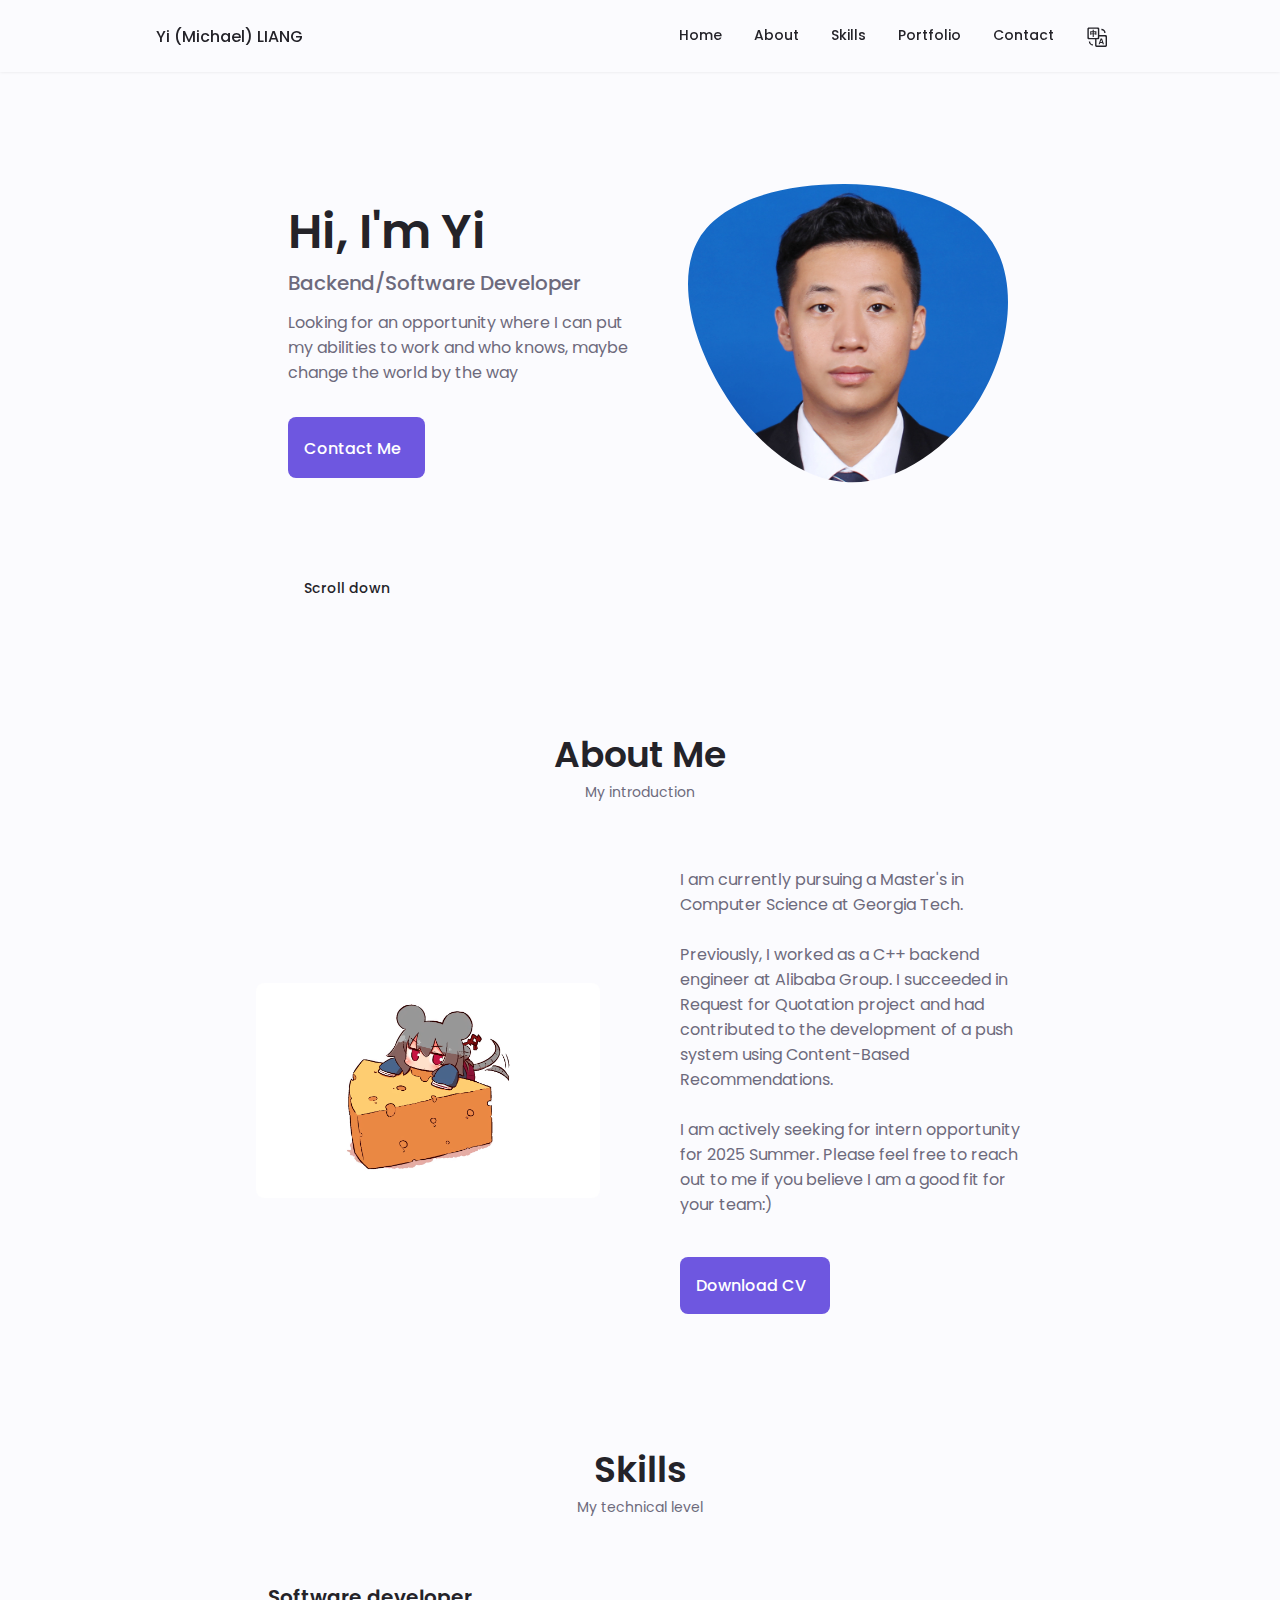
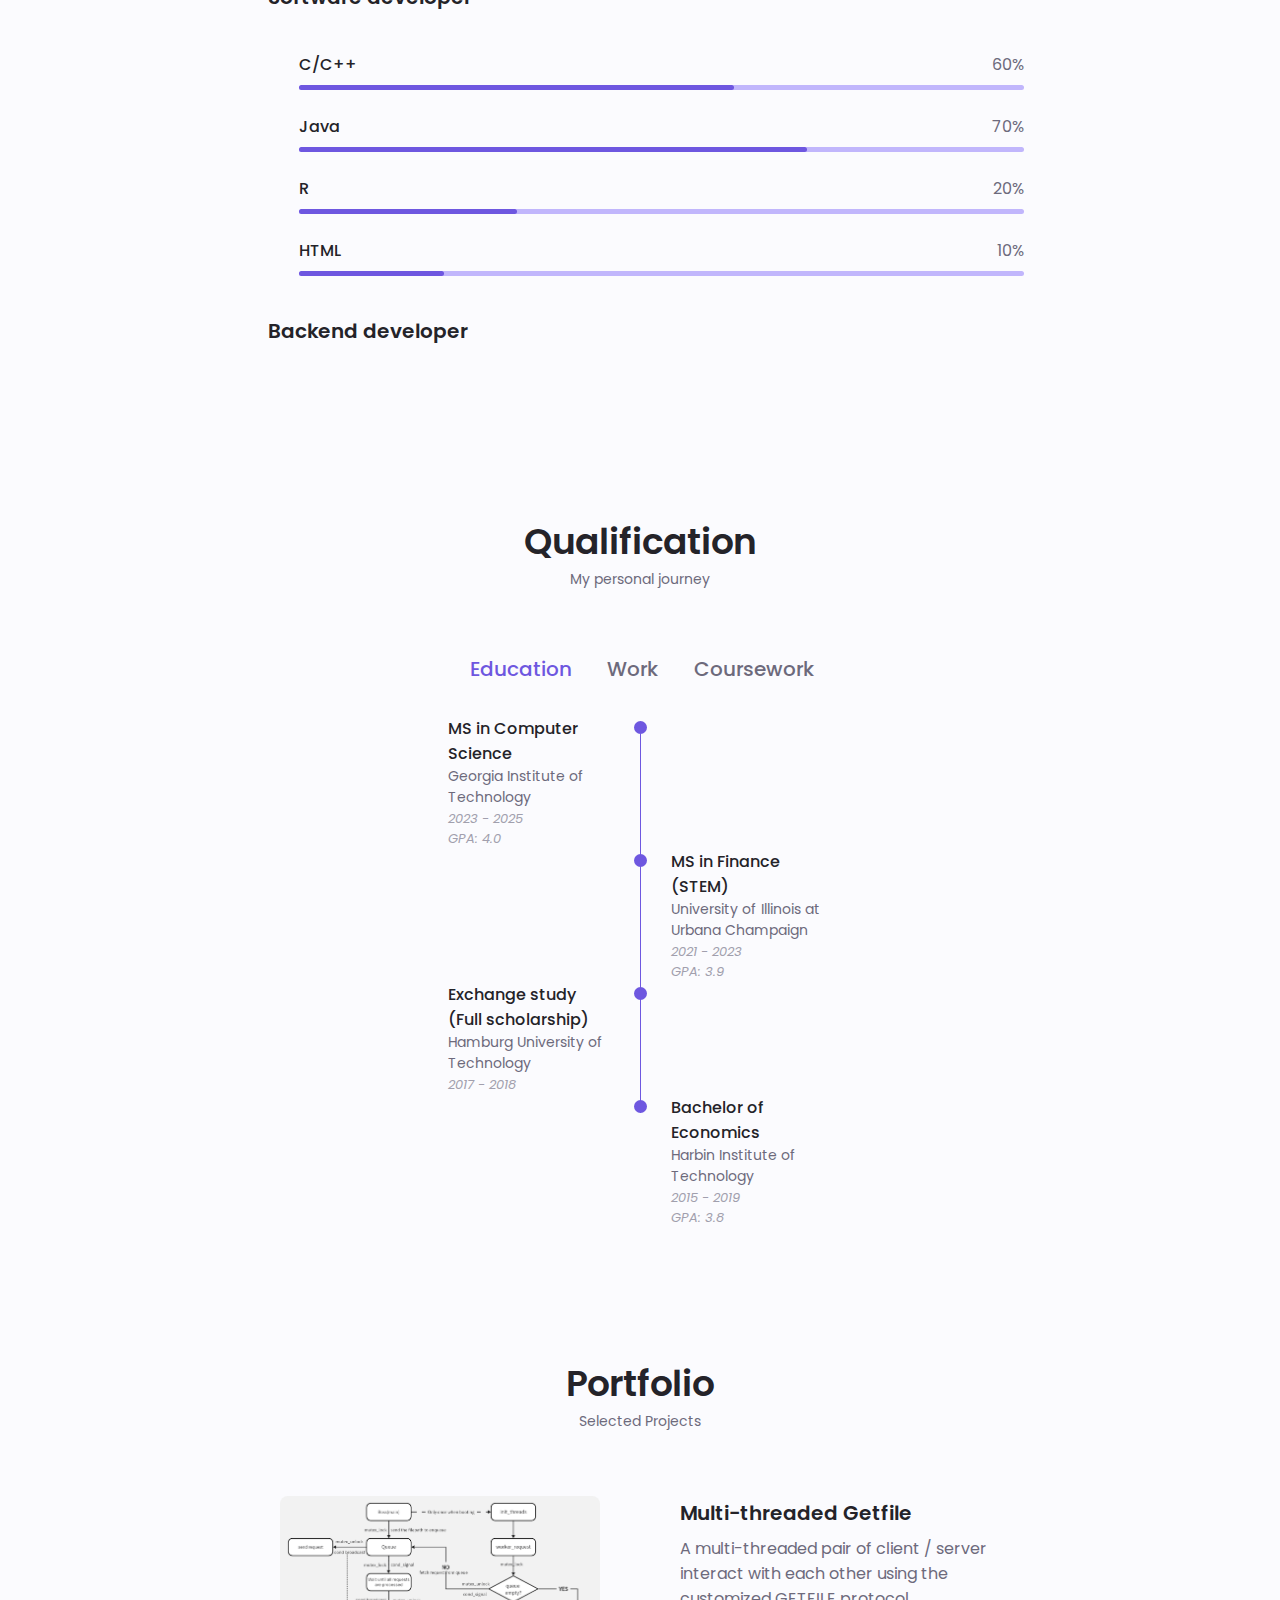
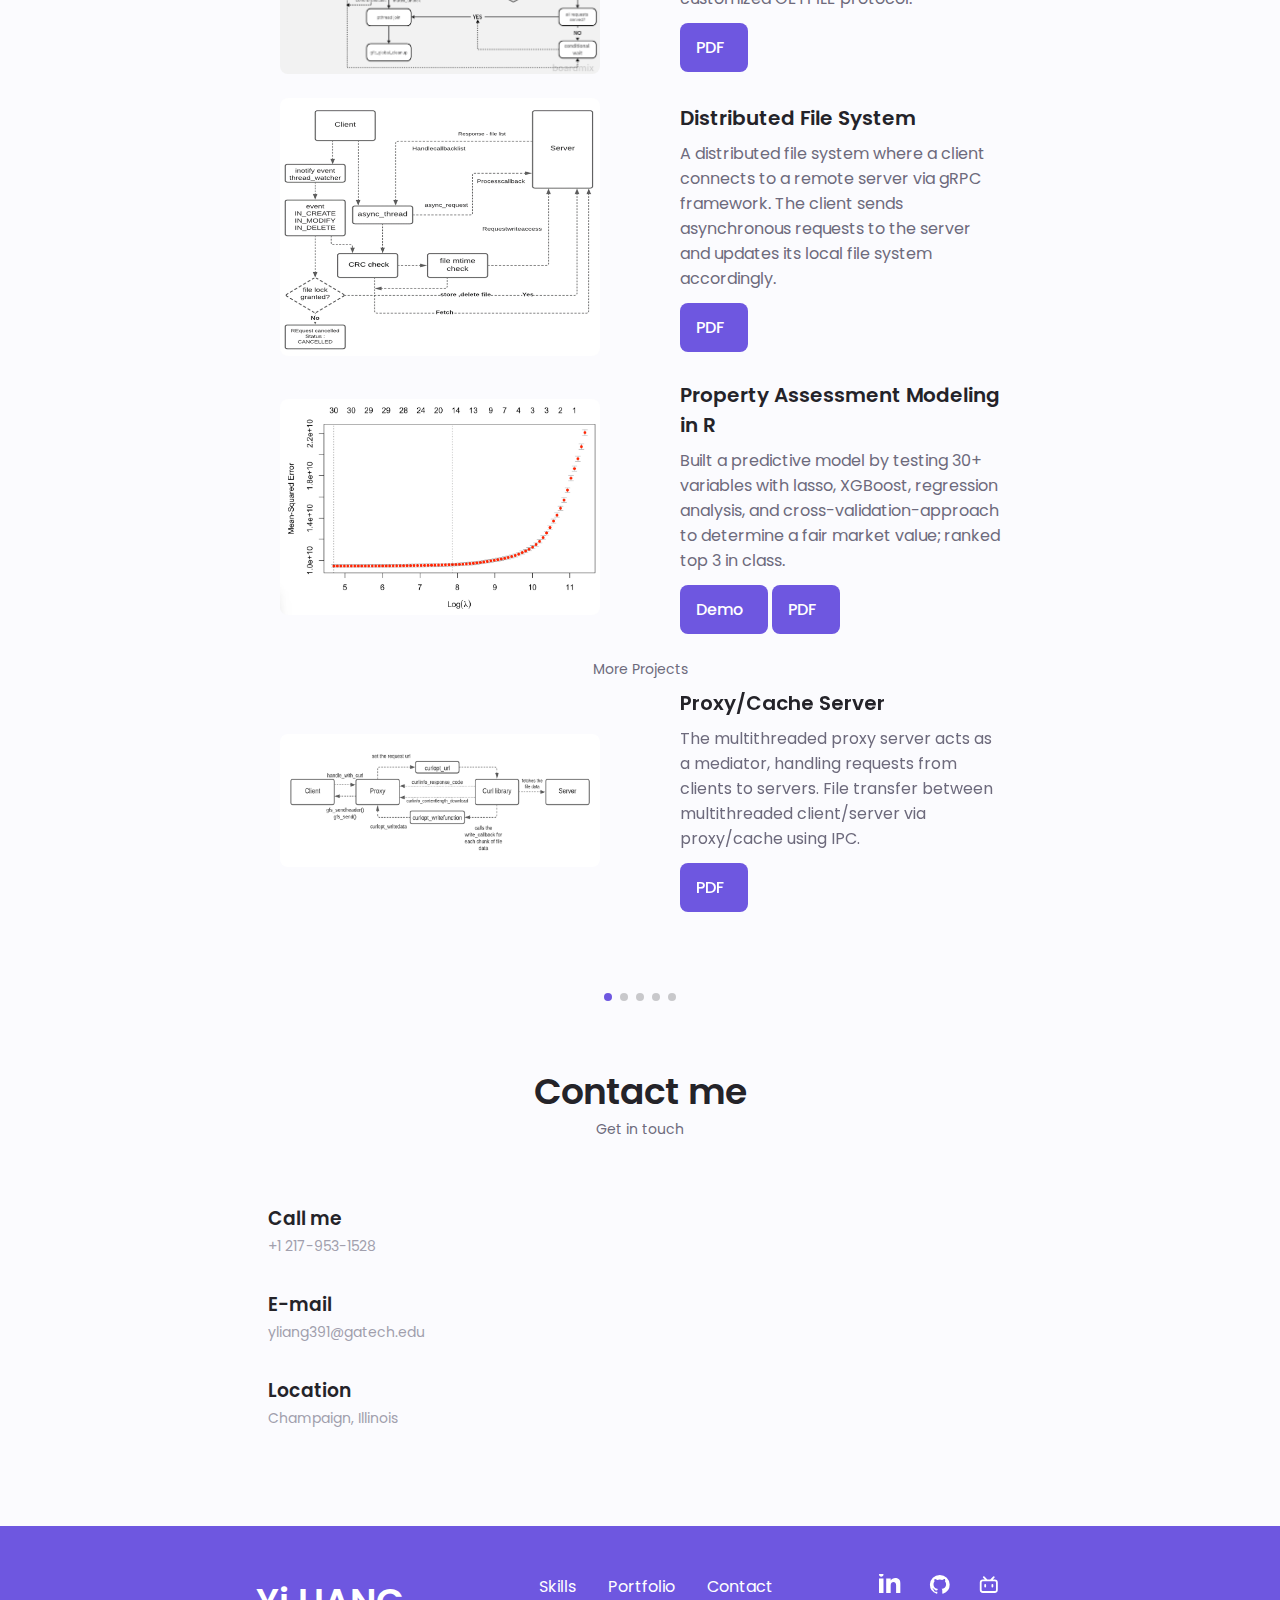
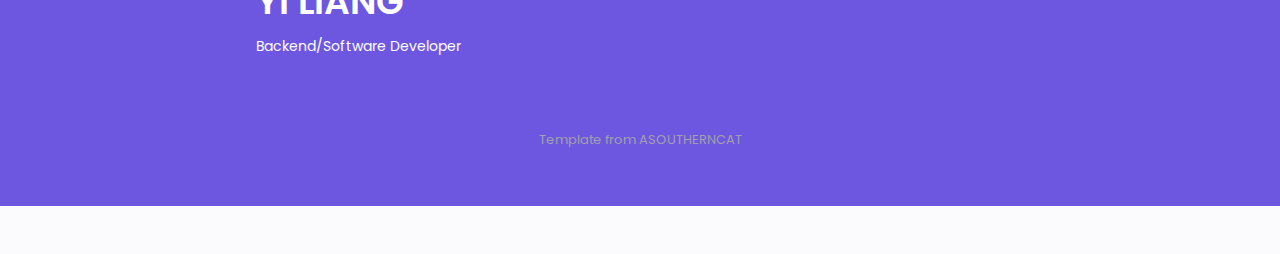
==== index.html @ 4f9893b4 "Initial commit" ====
<!DOCTYPE html>
<html lang="en">

  <head>
    <meta charset="UTF-8" />
    <meta name="viewport" content="width=device-width, initial-scale=1.0" />
    <link rel="shortcut icon" type="image/x-icon" href="favicon.ico" />
    <!--==================== UNICONS 图标====================-->
    <link rel="stylesheet"
      href="https://unicons.iconscout.com/release/v3.0.6/css/line.css" />
    <!--==================== SWIPER CSS ====================-->
    <link rel="stylesheet" href="assets/css/swiper-bundle.min.css" />

    <!--==================== CSS ====================-->
    <link rel="stylesheet" href="assets/css/styles.css" />
    <!-- iconfont font class 方式引用图标 -->
    <!-- <link
      rel="stylesheet"
      href="https://at.alicdn.com/t/c/font_3900458_82z46p85im.css"
    /> -->

    <title>Yi (Michael) LIANG</title>
  </head>

  <body>
    <!--==================== HEADER ====================-->
    <header class="header scroll-header" id="header">
      <nav class="nav container">
        <a href="#" class="nav__logo">Yi (Michael) LIANG</a>

        <div class="nav__menu" id="nav-menu">
          <ul class="nav__list grid">
            <li class="nav__item">
              <a href="#home" class="nav__link">
                <i class="uil uil-estate nav__icon"></i>
                <p i18n="home">Home</p>
              </a>
            </li>
            <li class="nav__item">
              <a href="#about" class="nav__link">
                <i class="uil uil-user nav__icon"></i>
                <p i18n="about">About</p>
              </a>
            </li>
            <li class="nav__item">
              <a href="#skills" class="nav__link">
                <i class="uil uil-file-alt nav__icon"></i>
                <p i18n="skills">Skills</p>
              </a>
            </li>
            <li class="nav__item">
              <a href="#portfolio" class="nav__link">
                <i class="uil uil-scenery nav__icon"></i>
                <p i18n="portfolio">Portfolio</p>
              </a>
            </li>
            <li class="nav__item">
              <a href="#contact" class="nav__link">
                <i class="uil uil-message nav__icon"></i>
                <p i18n="contact">Contact me</p>
              </a>
            </li>
            <li class="nav__item">
              <div class="nav__link" id="translate" value="en">
                <svg class="icon nav__icon-svg" aria-hidden="true">
                  <use xlink:href="#icon-fanyi"></use>
                </svg>
                <a class="=nav__link" id="nav__translate">Translate</a>
              </div>
            </li>
          </ul>
          <i class="uil uil-times nav__close" id="nav-close"></i>
        </div>

        <div class="nav__btns">
          <i class="uil uil-moon change-theme" id="theme-button"></i>
          <div class="nav__toggle" id="nav-toggle">
            <i class="uil uil-apps"></i>
          </div>
        </div>
      </nav>
    </header>

    <!--==================== MAIN ====================-->
    <main class="main">
      <!--==================== HOME ====================-->
      <section class="home section" id="home">
        <div class="home__container container grid">
          <div class="home__content grid">
            <div class="home__social">
              <a href="https://www.linkedin.com/in/yi-liang-9675ba144"
                target="_blank" class="home__social-icon">
                <i class="uil uil-linkedin-alt"></i>
              </a>
              <a href="https://github.com/mikephemera" target="_blank"
                class="home__social-icon">
                <i class="uil uil-github-alt"></i>
              </a>
              <a href="https://space.bilibili.com/11069598" target="_blank"
                class="home__social-icon">
                <!-- <i class="uil uil-dribbble"></i> -->
                <svg t="1674801734735" viewBox="0 0 1024 1024" version="1.1"
                  xmlns="http://www.w3.org/2000/svg"
                  p-id="4124">
                  <path
                    d="M777.514667 131.669333a53.333333 53.333333 0 0 1 0 75.434667L728.746667 255.829333h49.92A160 160 0 0 1 938.666667 415.872v320a160 160 0 0 1-160 160H245.333333A160 160 0 0 1 85.333333 735.872v-320a160 160 0 0 1 160-160h49.749334L246.4 207.146667a53.333333 53.333333 0 1 1 75.392-75.434667l113.152 113.152c3.370667 3.370667 6.186667 7.04 8.448 10.965333h137.088c2.261333-3.925333 5.12-7.68 8.490667-11.008l113.109333-113.152a53.333333 53.333333 0 0 1 75.434667 0z m1.152 231.253334H245.333333a53.333333 53.333333 0 0 0-53.205333 49.365333l-0.128 4.010667v320c0 28.117333 21.76 51.157333 49.365333 53.162666l3.968 0.170667h533.333334a53.333333 53.333333 0 0 0 53.205333-49.365333l0.128-3.968v-320c0-29.44-23.893333-53.333333-53.333333-53.333334z m-426.666667 106.666666c29.44 0 53.333333 23.893333 53.333333 53.333334v53.333333a53.333333 53.333333 0 1 1-106.666666 0v-53.333333c0-29.44 23.893333-53.333333 53.333333-53.333334z m320 0c29.44 0 53.333333 23.893333 53.333333 53.333334v53.333333a53.333333 53.333333 0 1 1-106.666666 0v-53.333333c0-29.44 23.893333-53.333333 53.333333-53.333334z"
                    fill="hsl(250deg 69% 61%)" p-id="4125"></path>
                </svg>
              </a>
            </div>

            <div class="home__img">
              <svg class="home__blob" viewBox="0 0 200 187"
                xmlns="http://www.w3.org/2000/svg"
                xmlns:xlink="http://www.w3.org/1999/xlink">
                <mask id="mask0" mask-type="alpha">
                  <path
                    d="M190.312 36.4879C206.582 62.1187 201.309 102.826 182.328 134.186C163.346 165.547 
                                130.807 187.559 100.226 186.353C69.6454 185.297 41.0228 161.023 21.7403 129.362C2.45775 
                                97.8511 -7.48481 59.1033 6.67581 34.5279C20.9871 10.1032 59.7028 -0.149132 97.9666 
                                0.00163737C136.23 0.303176 174.193 10.857 190.312 36.4879Z" />
                </mask>
                <g mask="url(#mask0)">
                  <path
                    d="M190.312 36.4879C206.582 62.1187 201.309 102.826 182.328 134.186C163.346 
                                165.547 130.807 187.559 100.226 186.353C69.6454 185.297 41.0228 161.023 21.7403 
                                129.362C2.45775 97.8511 -7.48481 59.1033 6.67581 34.5279C20.9871 10.1032 59.7028 
                                -0.149132 97.9666 0.00163737C136.23 0.303176 174.193 10.857 190.312 36.4879Z" />
                  <image class="home__blob-img" x="-10" y="-30"
                    xlink:href="assets/img/YI.jpg" />
                </g>
              </svg>
            </div>

            <div class="home__data">
              <h1 class="home__title" i18n="home__title">Hi, I'm Yi
              </h1>
              <h3 class="home__subtitle" i18n="home__subtitle">Backend/Software
                Developer
              </h3>
              <p class="home__description" i18n="home__description">Looking for
                an opportunity where I can put my abilities to work and who
                knows, maybe change the world by the way
              </p>
              <a href="#contact" class="button button-flex">
                <span i18n="home__contact">Contact Me</span>
                <i class="uil uil-message button__icon"></i>
              </a>
            </div>
          </div>
          <div class="home__scroll">
            <a href="#about" class="home__scroll-button button--flex">
              <i class="uil uil-mouse-alt-2 home__scroll-mouse"></i>
              <span class="home__scroll-name" i18n="home__scroll-name">Scroll
                down</span>
              <i class="uil uil-arrow-down home__scroll-arrow"></i>
            </a>
          </div>
        </div>
      </section>

      <!--==================== ABOUT ====================-->
      <section class="about section" id="about">
        <h2 class="section__title" i18n="about__title">About Me</h2>
        <span class="section__subtitle" i18n="about__subtitle">My
          introduction</span>
        <div class="about__container container grid">
          <img src="assets/img/about.png" alt class="about__img" />

          <div class="about__data">
            <p class="about__description" i18n="about__description">
            </p>

            <div class="about__buttons">
              <a download href="assets/pdf/Yi_Liang_CV.pdf"
                class="button button--flex">
                <span i18n="download">Download CV</span><i
                  class="uil uil-download-alt button__icon"></i>
              </a>
            </div>
          </div>
        </div>
      </section>

      <!--==================== SKILLS ====================-->
      <section class="skills section" id="skills">
        <h2 class="section__title" i18n="skills__title">Skills</h2>
        <span class="section__subtitle" i18n="skills__subtitle">My technical
          level</span>

        <div class="skills__container container grid">
          <div>
            <!--==================== SKILLS 1 ====================-->
            <div class="skills__content skills__open">
              <div class="skills__header">
                <i class="uil uil-processor skills__icon"></i>

                <div>
                  <h1 class="skills__title" i18n="skills__job_title">Software
                    developer
                  </h1>
                  <!-- <span class="skills__subtitle" i18n="skills__years"
                    >More than * years</span
                  > -->
                </div>

                <i class="uil uil-angle-down skills__arrow"></i>
              </div>

              <div class="skills__list grid">
                <div class="skills__data">
                  <div class="skills__titles">
                    <h3 class="skills__name"> C/C++</h3>
                    <span class="skills__number">60%</span>
                  </div>
                  <div class="skills__bar">
                    <div class="skills__percentage skills__cpp"></div>
                  </div>
                </div>

                <div class="skills__data">
                  <div class="skills__titles">
                    <h3 class="skills__name">Java</h3>
                    <span class="skills__number"> 70%</span>
                  </div>
                  <div class="skills__bar">
                    <div class="skills__percentage skills__java"></div>
                  </div>
                </div>

                <div class="skills__data">
                  <div class="skills__titles">
                    <h3 class="skills__name">R</h3>
                    <span class="skills__number">20%</span>
                  </div>
                  <div class="skills__bar">
                    <div class="skills__percentage skills__r"></div>
                  </div>
                </div>

                <div class="skills__data">
                  <div class="skills__titles">
                    <h3 class="skills__name">HTML</h3>
                    <span class="skills__number">10%</span>
                  </div>
                  <div class="skills__bar">
                    <div class="skills__percentage skills__html"></div>
                  </div>
                </div>
              </div>
            </div>
            <!--==================== SKILLS 2 ====================-->
            <div class="skills__content skills__close">
              <div class="skills__header">
                <i class="uil uil-server-network skills__icon"></i>

                <div>
                  <h1 class="skills__title" i18n="skills__job_title2">Backend
                    developer
                  </h1>
                </div>

                <i class="uil uil-angle-down skills__arrow"></i>
              </div>

              <div class="skills__list grid">
                <div class="skills__data">
                  <div class="skills__titles">
                    <h3 class="skills__name"> C/C++</h3>
                    <span class="skills__number">60%</span>
                  </div>
                  <div class="skills__bar">
                    <div class="skills__percentage skills__cpp"></div>
                  </div>
                </div>

                <div class="skills__data">
                  <div class="skills__titles">
                    <h3 class="skills__name">Python</h3>
                    <span class="skills__number">30%</span>
                  </div>
                  <div class="skills__bar">
                    <div class="skills__percentage skills__python"></div>
                  </div>
                </div>

                <div class="skills__data">
                  <div class="skills__titles">
                    <h3 class="skills__name">SQL</h3>
                    <span class="skills__number">20%</span>
                  </div>
                  <div class="skills__bar">
                    <div class="skills__percentage skills__sql"></div>
                  </div>
                </div>

                <div class="skills__data">
                  <div class="skills__titles">
                    <h3 class="skills__name">Javascript</h3>
                    <span class="skills__number">15%</span>
                  </div>
                  <div class="skills__bar">
                    <div class="skills__percentage skills__js"></div>
                  </div>
                </div>

                <div class="skills__data">
                  <div class="skills__titles">
                    <h3 class="skills__name">AWS</h3>
                    <span class="skills__number"> 10%</span>
                  </div>
                  <div class="skills__bar">
                    <div class="skills__percentage skills__aws"></div>
                  </div>
                </div>
              </div>
            </div>
          </div>
        </div>
      </section>

      <!--==================== QUALIFICATION ====================-->
      <section class="qualification section">
        <h2 class="section__title" i18n="qualification__title">
          Qualification
        </h2>
        <span class="section__subtitle" i18n="qualification__subtitle">My
          personal journey</span>
        <div class="qualification__container container">
          <div class="qualification__tabs">
            <div
              class="qualification__button button--flex qualification__active"
              data-target="#education">
              <i class="uil uil-graduation-cap qualification__icon"></i>
              <span i18n="education">Education</span>
            </div>

            <div class="qualification__button button--flex" data-target="#work">
              <i class="uil uil-briefcase-alt qualification__icon"></i>
              <span i18n="work">Work</span>
            </div>

            <div class="qualification__button button--flex"
              data-target="#coursework">
              <i class="uil uil-book-open qualification__icon"></i>
              <span i18n="coursework">Coursework</span>
            </div>

          </div>
          <div class="qualification__sections">
            <!--==================== QUALIFICATION ====================-->
            <div class="qualification__content qualification__active"
              data-content id="education">
              <!--==================== education 1 ====================-->
              <div class="qualification__data">
                <div>
                  <h3 class="qualification__title"
                    i18n="qualification1__title">MS in Computer Science
                  </h3>
                  <span class="qualification__subtitle"
                    i18n="qualification1__subtitle">Georgia Institute of
                    Technology</span>
                  <div class="qualification__calendar">
                    <i class="uil uil-calendar-alt">2023 - 2025<br>GPA: 4.0
                    </i>
                  </div>
                </div>
                <div>
                  <span class="qualification__rounder"></span>
                  <span class="qualification__line"></span>
                </div>
              </div>
              <!--==================== education 2 ====================-->
              <div class="qualification__data">
                <div></div>
                <div>
                  <span class="qualification__rounder"></span>
                  <span class="qualification__line"></span>
                </div>
                <div>
                  <h3 class="qualification__title"
                    i18n="qualification2__title">MS in Finance
                  </h3>
                  <span class="qualification__subtitle"
                    i18n="qualification2__subtitle">University of Illinois at
                    Urbana Champaign</span>
                  <div class="qualification__calendar">
                    <i class="uil uil-calendar-alt">2021 - 2023<br>GPA: 3.9</i>
                  </div>
                </div>
              </div>
              <!--==================== education 3 ====================-->
              <div class="qualification__data">
                <div>
                  <h3 class="qualification__title"
                    i18n="qualification3__title">Exchange study
                  </h3>
                  <span class="qualification__subtitle"
                    i18n="qualification3__subtitle">Hamburg University of
                    Technology</span>
                  <div class="qualification__calendar">
                    <i class="uil uil-calendar-alt">2017 - 2018</i>
                  </div>
                </div>
                <div>
                  <span class="qualification__rounder"></span>
                  <span class="qualification__line"></span>
                </div>
              </div>
              <!--==================== education 4 ====================-->
              <div class="qualification__data">
                <div></div>
                <div>
                  <span class="qualification__rounder"></span>
                  <!-- <span class="qualification__line"></span> -->
                </div>
                <div>
                  <h3 class="qualification__title"
                    i18n="qualification4__title">MS
                    in Finance
                  </h3>
                  <span class="qualification__subtitle"
                    i18n="qualification4__subtitle">University of Illinois at
                    Urbana Champaign</span>
                  <div class="qualification__calendar">
                    <i class="uil uil-calendar-alt">2015 - 2019<br>GPA: 3.8</i>
                  </div>
                </div>
              </div>
            </div>

            <!--==================== QUALIFICATION work ====================-->
            <div class="qualification__content" data-content id="work">
              <!--==================== work 1 ====================-->
              <div class="qualification__data">
                <div></div>
                <div>
                  <span class="qualification__rounder"></span>
                  <span class="qualification__line"></span>
                </div>
                <div>
                  <h3 class="qualification__title"
                    i18n="qualification2_1__title">Head Teaching Assistant
                  </h3>
                  <span class="qualification__subtitle"
                    i18n="qualification2_1__subtitle">"University of Illinois at
                    Urbana Champaign</span>
                  <div class="qualification__calendar">
                    <i class="uil uil-calendar-alt">May 2022 - Present</i>
                  </div>
                </div>
              </div>
              <!--==================== work 2 ====================-->
              <div class="qualification__data">
                <div>
                  <h3 class="qualification__title"
                    i18n="qualification2_2__title">C++ Backend Engineer Intern
                  </h3>
                  <span class="qualification__subtitle"
                    i18n="qualification2_2__subtitle">Alibaba Group</span>
                  <div class="qualification__calendar">
                    <i class="uil uil-calendar-alt">Mar 2023 - Aug 2023</i>
                  </div>
                </div>
                <div>
                  <span class="qualification__rounder"></span>
                  <span class="qualification__line"></span>
                </div>
              </div>
              <!--==================== work 3 ====================-->
              <div class="qualification__data">
                <div></div>
                <div>
                  <span class="qualification__rounder"></span>
                  <span class="qualification__line"></span>
                </div>
                <div>
                  <h3 class="qualification__title"
                    i18n="qualification2_3__title">Data analyst Intern
                  </h3>
                  <span class="qualification__subtitle"
                    i18n="qualification2_3__subtitle">"Tencent</span>
                  <div class="qualification__calendar">
                    <i class="uil uil-calendar-alt">Mar 2021 - Aug 2021</i>
                  </div>
                </div>
              </div>
              <!--==================== work 4 ====================-->
              <div class="qualification__data">
                <div>
                  <h3 class="qualification__title"
                    i18n="qualification2_4__title">Industry Research
                  </h3>
                  <span class="qualification__subtitle"
                    i18n="qualification2_4__subtitle">CITIC Securities (Research
                    Institute)</span>
                  <div class="qualification__calendar">
                    <i class="uil uil-calendar-alt">Jul 2020 - Jan 2021</i>
                  </div>
                </div>
                <div>
                  <span class="qualification__rounder"></span>
                  <!-- <span class="qualification__line"></span> -->
                </div>
              </div>
            </div><!-- "qualification__content id="work"> -->

            <!--==================== QUALIFICATION coursework ====================-->
            <div class="qualification__content" data-content id="coursework">
              <!-- Coursework -->
              <div class="qualification__coursework">
                <ul>
                  <li>CS 6601 - Artificial Intelligence</li>
                  <li>CS 6300 - Software Development Process</li>
                  <li>CS 6250 - Computer Networks</li>
                  <li>CS 6200 - Introduction to Operating Systems</li>
                  <li>CS 6035 - Intro to Information Security</li>
                  <br>
                  <li>FIN 553 - Machine Learning in Finance</li>
                  <li>FIN 510 - Big Data Analytics in Finance</li>
                  <li>FIN 580 - Financial Data Mgt. & Analysis</li>
                  <li>FIN 580 - Adv. Data Sci & Python for Fin</li>
                  <li>FIN 580 - Data Science & Python for Fin.</li>
                  <li>CS 8001 - Introduction to Object-Oriented Programming</li>
                </ul></div>
            </div><!-- <div data-content id="coursework"> -->
          </div><!-- <div class="qualification__sections"></div> -->
        </div><!-- <div class="qualification__container container"></div> -->
      </section>

      <!--==================== PORTFOLIO ====================-->
      <section class="portfolio section" id="portfolio">
        <h2 class="section__title" i18n="portfolio__title">Portfolio</h2>
        <span class="section__subtitle" i18n="portfolio__subtitle">Selected
          Projects</span>

        <div class="portfolio__container container grid">
          <!--==================== PORTFOLIO 1 ====================-->
          <div class="portfolio__content grid swiper-slide">
            <img src="\assets\proj\CS6200\CS6200_P1.png" alt
              class="portfolio__img" />

            <div class="portfolio_">
              <h3 class="portfolio__title" i18n="portfolio1__title">
                PORTFOLIO 1
              </h3>
              <p class="portfolio__description" i18n="portfolio1__description">
                PORTFOLIO 1
              </p>
              <a href="\assets\proj\CS6200\CS6200_P1.pdf" target="_blank"
                class="button button--flex button--small portfolio__button">
                PDF
                <i class="uil uil-arrow-right button__icon"></i>
              </a>
            </div>
          </div>

          <!--==================== PORTFOLIO 2 ====================-->
          <div class="portfolio__content grid swiper-slide">
            <img src="\assets\proj\CS6200\CS6200_P4_2.png" alt
              class="portfolio__img" />

            <div class="portfolio_">
              <h3 class="portfolio__title" i18n="portfolio2__title">
                PORTFOLIO 2
              </h3>
              <p class="portfolio__description" i18n="portfolio2__description">
                PORTFOLIO 2
              </p>
              <a href="\assets\proj\CS6200\CS6200_P4.pdf" target="_blank"
                class="button button--flex button--small portfolio__button">
                PDF
                <i class="uil uil-arrow-right button__icon"></i>
              </a>
            </div>
          </div>

          <!--==================== PORTFOLIO 3 ====================-->
          <div class="portfolio__content grid swiper-slide">
            <img src="assets/img/portfolio1.png" alt class="portfolio__img" />

            <div class="portfolio_">
              <h3 class="portfolio__title" i18n="portfolio3__title">
                PORTFOLIO 3
              </h3>
              <p class="portfolio__description" i18n="portfolio3__description">
                PORTFOLIO 3
              </p>
              <a href="\assets\proj\Fin510_Project_final.html" target="_blank"
                class="button button--flex button--small portfolio__button">
                Demo
                <i class="uil uil-arrow-right button__icon"></i>
              </a>
              <a href="\assets\proj\FIN510_Executive_Summary.pdf"
                target="_blank"
                class="button button--flex button--small portfolio__button">
                PDF
                <i class="uil uil-arrow-right button__icon"></i>
              </a>
            </div>
          </div>

        </div>
        <!--==================== More PORTFOLIO ====================-->
        <div><br></div>
        <span class="portfolio_more_title"
          i18n="portfolio_more_subtitle">More</span>
        <div class="portfolio_more_container container swiper-container">
          <div class="swiper-wrapper">
            <!--==================== More PORTFOLIO 1 ====================-->
            <div class="portfolio__content grid swiper-slide">
              <img src="\assets\proj\CS6200\CS6200_P3.png" alt
                class="portfolio__img" />
              <div class="portfolio_">
                <h3 class="portfolio__title" i18n="portfolio_more1_title">
                  More PORTFOLIO 1
                </h3>
                <p class="portfolio__description"
                  i18n="portfolio_more1_description">
                  More PORTFOLIO 1
                </p>
                <a href="\assets\proj\CS6200\CS6200_P3.pdf" target="_blank"
                  class="button button--flex button--small portfolio__button">
                  PDF
                  <i class="uil uil-arrow-right button__icon"></i>
                </a>
              </div>
            </div>

            <!--==================== More PORTFOLIO 2 ====================-->
            <div class="portfolio__content grid swiper-slide">
              <img src="\assets\proj\CS6250\CS6250_P1.png" alt
                class="portfolio__img" />

              <div class="portfolio_">
                <h3 class="portfolio__title" i18n="portfolio_more2_title">
                  More PORTFOLIO 2
                </h3>
                <p class="portfolio__description"
                  i18n="portfolio_more2_description">
                  More PORTFOLIO 2
                </p>
                <a href="\assets\proj\CS6250\CS6250_P1.pdf" target="_blank"
                  class="button button--flex button--small portfolio__button">
                  PDF
                  <i class="uil uil-arrow-right button__icon"></i>
                </a>
              </div>
            </div>

            <!--==================== More PORTFOLIO 3 ====================-->
            <div class="portfolio__content grid swiper-slide">
              <img src="\assets\proj\CS6250\CS6250_P2.png" alt
                class="portfolio__img" />

              <div class="portfolio_">
                <h3 class="portfolio__title" i18n="portfolio_more3_title">
                  More PORTFOLIO 3
                </h3>
                <p class="portfolio__description"
                  i18n="portfolio_more3_description">
                  More PORTFOLIO 3
                </p>
                <a href="\assets\proj\CS6250\CS6250_P2.pdf" target="_blank"
                  class="button button--flex button--small portfolio__button">
                  PDF
                  <i class="uil uil-arrow-right button__icon"></i>
                </a>
              </div>
            </div>

            <!--==================== More PORTFOLIO 4 ====================-->
            <div class="portfolio__content grid swiper-slide">
              <img src="\assets\proj\CS6250\CS6250_P3.png" alt
                class="portfolio__img" />

              <div class="portfolio_">
                <h3 class="portfolio__title" i18n="portfolio_more4_title">
                  More PORTFOLIO 4
                </h3>
                <p class="portfolio__description"
                  i18n="portfolio_more4_description">
                  More PORTFOLIO 4
                </p>
                <a href="\assets\proj\CS6250\CS6250_P3.pdf" target="_blank"
                  class="button button--flex button--small portfolio__button">
                  PDF
                  <i class="uil uil-arrow-right button__icon"></i>
                </a>
              </div>
            </div>

            <!--==================== More PORTFOLIO 5 ====================-->
            <div class="portfolio__content grid swiper-slide">
              <img src="\assets\proj\CS6250\CS6250_P4.png" alt
                class="portfolio__img" />

              <div class="portfolio_">
                <h3 class="portfolio__title" i18n="portfolio_more5_title">
                  More PORTFOLIO 5
                </h3>
                <p class="portfolio__description"
                  i18n="portfolio_more5_description">
                  More PORTFOLIO 5
                </p>
                <a href="\assets\proj\CS6250\CS6250_P4.pdf" target="_blank"
                  class="button button--flex button--small portfolio__button">
                  PDF
                  <i class="uil uil-arrow-right button__icon"></i>
                </a>
              </div>
            </div>

          </div>
          <!-- add arrows-->
          <div class="swiper-button-next">
            <i class="uil uil-angle-right-b swiper-portfolio-icon"></i>
          </div>

          <div class="swiper-button-prev">
            <i class="uil uil-angle-left-b swiper-portfolio-icon"></i>
          </div>

          <!-- Add Pagination -->
          <div class="swiper-pagination"></div>
        </div>
      </section>

      <!--==================== CONTACT ME ====================-->
      <section class="contact section" id="contact">
        <h2 class="section__title" i18n="contact__title">Contact me</h2>
        <span class="section__subtitle" i18n="contact__subtitle">Get in
          touch</span>

        <div class="contact__container container grid">
          <div>
            <div class="contact__information">
              <i class="uil uil-phone-alt contact__icon"></i>

              <div>
                <h3 class="contact__title" i18n="tel">Call me</h3>
                <span class="contact__subtitle"
                  i18n="tel__number">2179531528</span>
              </div>
            </div>

            <div class="contact__information">
              <i class="uil uil-envelope contact__icon"></i>

              <div>
                <h3 class="contact__title" i18n="email">E-mail</h3>
                <a class="contact__subtitle" href="mailto:yliang391@gatech.edu"
                  target="_blank">yliang391@gatech.edu
                </a>
              </div>
            </div>

            <div class="contact__information">
              <i class="uil uil-map-marker contact__icon"></i>

              <div>
                <h3 class="contact__title" i18n="location">Location</h3>
                <span class="contact__subtitle"
                  i18n="location__detail">Champaign, Illinois</span>
              </div>
            </div>
          </div>
        </div>
      </section>
    </main>

    <!--==================== FOOTER ====================-->
    <footer class="footer">
      <div class="footer__bg">
        <div class="footer__container container grid">
          <div>
            <h1 class="footer__title">Yi LIANG</h1>
            <span class="footer__subtitle" i18n="home__subtitle">Frontend
              developer</span>
          </div>

          <ul class="footer__links">
            <li>
              <a href="#skills" class="footer__link" i18n="skills">Skills</a>
            </li>
            <li>
              <a href="#portfolio" class="footer__link"
                i18n="portfolio">Portfolio</a>
            </li>
            <li>
              <a href="#contact" class="footer__link" i18n="contact">Contact</a>
            </li>
          </ul>

          <div class="footer__socials">
            <a href="https://www.linkedin.com/in/yi-liang-9675ba144"
              target="_blank">
              <svg class="icon footer__social" aria-hidden="true">
                <use xlink:href="#icon-linkedin"></use>
              </svg>
            </a>
            <a href="https://github.com/mikephemera" target="_blank">
              <svg class="icon footer__social" aria-hidden="true">
                <use xlink:href="#icon-github"></use>
              </svg>
            </a>
            <a href="https://space.bilibili.com/11069598" target="_blank">
              <svg class="icon footer__social" aria-hidden="true">
                <use xlink:href="#icon-bilibili-line"></use>
              </svg>
            </a>
          </div>
        </div>

        <p class="footer__copy">
          Template from
          <a class="footer__copy"
            href="https://github.com/ASouthernCat/responsive-portfolio-website"
            target="_blank">ASOUTHERNCAT</a>
        </p>
      </div>
    </footer>

    <!--==================== SCROLL TOP ====================-->
    <a href="#" class="scrollup" id="scroll-up">
      <i class="uil uil-arrow-up scrollup__icon"></i>
    </a>
    <!--==================== SWIPER JS ====================-->
    <script src="assets/js/swiper-bundle.min.js"></script>

    <!-- iconfont JS -->
    <script src="assets/js/iconfont.js"></script>
    <!-- jquery -->
    <script src="assets/js/jquery2.1.4.min.js"></script>
    <script src="assets/js/jquery.i18n.min.js"></script>
    <!--==================== MAIN JS ====================-->
    <script src="assets/js/main.js"></script>

    <!-- translate JS -->
    <script src="assets/js/cn-en-translate.js"></script>
  </body>

</html>
---- assets/css/styles.css ----
/*==================== GOOGLE FONTS 字体====================*/
@import url("https://fonts.googleapis.com/css2?family=Poppins:wght@400;500;600&display=swap");

/*==================== VARIABLES CSS ====================*/
:root {
  --header-height: 3rem;

  /*========== Colors 主题色彩==========*/
  /* Change favorite color */
  --hue-color: 250;
  /*Purple 250 - Green 142 - Blue 230 - Pink 340*/

  /* HSL color mode */
  --first-color: hsl(var(--hue-color), 69%, 61%);
  --first-color-second: hsl(var(--hue-color), 69%, 61%);
  --first-color-alt: hsl(var(--hue-color), 57%, 53%);
  --first-color-lighter: hsl(var(--hue-color), 92%, 85%);
  --title-color: hsl(var(--hue-color), 8%, 15%);
  --text-color: hsl(var(--hue-color), 8%, 45%);
  --text-color-light: hsl(var(--hue-color), 8%, 65%);
  --input-color: hsl(var(--hue-color), 70%, 96%);
  --body-color: hsl(var(--hue-color), 60%, 99%);
  --container-color: hsl(var(--hue-color), 100%, 98%);
  --scroll-bar-color: hsl(var(--hue-color), 12%, 90%);
  --scroll-thumb-color: hsl(var(--hue-color), 12%, 80%);

  /*========== Font and typography ==========*/
  --body-font: 'Poppins', sans-serif;

  /* .5rem = 8px, 1rem = 16px, 1.5rem = 24px ... */
  --big-font-size: 2rem;
  --h1-font-size: 1.5rem;
  --h2-font-size: 1.25rem;
  --h3-font-size: 1.125rem;
  --normal-font-size: .938rem;
  --small-font-size: .813rem;
  --smaller-font-size: .75rem;

  /*========== Font weight ==========*/
  --font-medium: 500;
  --font-semi-bold: 600;

  /*========== Margenes Bottom ==========*/
  /* .25rem = 4px, .5rem = 8px, .75rem = 12px ... */
  --mb-0-25: .25rem;
  --mb-0-5: .5rem;
  --mb-0-75: .75rem;
  --mb-1: 1rem;
  --mb-1-5: 1.5rem;
  --mb-2: 2rem;
  --mb-2-5: 2.5rem;
  --mb-3: 3rem;

  /*========== z index ==========*/
  --z-tooltip: 10;
  --z-fixed: 100;
  --z-modal: 1000;
}

/* Font size for large devices */
@media screen and (min-width: 968px) {
  :root {
    --big-font-size: 3rem;
    --h1-font-size: 2.25rem;
    --h2-font-size: 1.5rem;
    --h3-font-size: 1.25rem;
    --normal-font-size: 1rem;
    --small-font-size: .875rem;
    --smaller-font-size: .813rem;
  }
}

/*========== Variables Dark theme ==========*/
body.dark-theme {
  /* HSL color mode */
  --first-color-second: hsl(var(--hue-color), 30%, 8%);
  --title-color: hsl(var(--hue-color), 8%, 95%);
  --text-color: hsl(var(--hue-color), 8%, 45%);
  --text-color-light: hsl(var(--hue-color), 8%, 75%);
  --input-color: hsl(var(--hue-color), 29%, 16%);
  --body-color: hsl(var(--hue-color), 28%, 12%);
  --container-color: hsl(var(--hue-color), 29%, 16%);
  --scroll-bar-color: hsl(var(--hue-color), 12%, 48%);
  --scroll-thumb-color: hsl(var(--hue-color), 12%, 36%);
}

body {
  transition: all 0.2s;
}

/*========== Button Dark/Light ==========*/
.nav__btns {
  display: flex;
  align-items: center;

}

.change-theme {
  font-size: 1.25rem;
  color: var(--title-color);
  margin-right: var(--mb-1);
  cursor: pointer;
}

.change-theme:hover {
  color: var(--first-color);
}

/*==================== BASE ====================*/
* {
  box-sizing: border-box;
  padding: 0;
  margin: 0;
}

html {
  scroll-behavior: smooth;
}

body {
  margin: 0 0 var(--header-height) 0;
  font-family: var(--body-font);
  font-size: var(--normal-font-size);
  background-color: var(--body-color);
  color: var(--text-color);
}

h1,
h2,
h3,
h4 {
  color: var(--title-color);
  font-weight: var(--font-semi-bold);
}

ul {
  list-style: none;
}

a {
  text-decoration: none;
}

img {
  max-width: 100%;
  height: auto;
}

/*==================== REUSABLE CSS CLASSES ====================*/
.section {
  padding: 2rem 0 4rem;
}

.section__title {
  font-size: var(--h1-font-size);
  color: var(--title-color);
}

.section__subtitle {
  display: block;
  font-size: var(--small-font-size);
  margin-bottom: var(--mb-1-5);
}

.section__title,
.section__subtitle {
  text-align: center;
}

/*==================== LAYOUT ====================*/
.container {
  max-width: 768px;
  margin-left: var(--mb-1-5);
  margin-right: var(--mb-1-5);
}

.grid {
  display: grid;
  gap: 1.5rem;
}

.header {
  width: 100%;
  position: fixed;
  bottom: 0;
  left: 0;
  z-index: var(--z-fixed);
  background-color: var(--body-color);
}

/*==================== NAV ====================*/
.nav {
  max-width: 968px;
  height: var(--header-height);
  display: flex;
  justify-content: space-between;
  align-items: center;
}

.nav__logo,
.nav__toggle {
  color: var(--title-color);
  font-weight: var(--font-medium);
}

.nav__logo:hover {
  color: var(--first-color);
}

.nav__toggle {
  font-size: 1.1rem;
  cursor: pointer;
}

.nav__toggle:hover {
  color: var(--first-color);
}

/*mobile devices*/
@media screen and (max-width:767px) {
  .nav__menu {
    position: fixed;
    bottom: -100%;
    left: 0;
    width: 100%;
    background-color: var(--body-color);
    padding: 2rem 1.5rem 4rem;
    box-shadow: 0 -1px 4px rgba(0, 0, 0, .15);
    border-radius: 1.5rem 1.5rem 0 0;
    transition: .3s;
  }
}

.nav__list {
  grid-template-columns: repeat(3, 1fr);
  gap: 2rem;
}

.nav__item {
  align-items: center;
}

.nav__link {
  display: flex;
  flex-direction: column;
  align-items: center;
  font-size: var(--small-font-size);
  color: var(--title-color);
  font-weight: var(--font-medium);
  cursor: pointer;
  text-transform: capitalize;
}

.nav__link:hover {
  color: var(--first-color);
}

.nav__link:hover svg {
  fill: var(--first-color);
}

.nav__icon {
  font-size: 1.2rem;
}

.nav__icon-svg {
  fill: var(--title-color);
  font-size: 1.4rem;
  margin-top: 4px;
  margin-bottom: 2px;
}

.nav__close {
  position: absolute;
  right: 1.3rem;
  bottom: .5rem;
  font-size: 1.5rem;
  cursor: pointer;
  color: var(--first-color);
}

.nav__close:hover {
  color: var(--first-color-alt);
}

/* show menu */
.show-menu {
  bottom: 0;
}

/* Active link */
.active-link {
  color: var(--first-color);
}

/* Change background header */
.scroll-header {
  box-shadow: 0 -1px 4px rgba(0, 0, 0, .15);

}

/*==================== HOME ====================*/
.home__container {
  gap: 1rem;
}

.home__content {
  grid-template-columns: .5fr 3fr;
  padding-top: 3.5rem;
  align-items: center;
}

.home__social {
  display: grid;
  grid-template-columns: max-content;
  row-gap: 1rem;
}

.home__social-icon {
  font-size: 1.25rem;
  color: var(--first-color);
}

.home__social-icon:hover {
  color: var(--first-color-alt)
}

.home__blob {
  width: 200px;
  fill: var(--first-color);
}

.home__blob-img {
  width: 220px;
}

.home__data {
  grid-column: 1/3;
}

.home__title {
  font-size: var(--big-font-size);
}

.home__subtitle {
  font-size: var(--h3-font-size);
  color: var(--text-color);
  font-weight: var(--font-medium);
  margin-bottom: var(--mb-0-75);
}

.home__description {
  margin-bottom: var(--mb-2);
}

/* .home__scroll {
  display: none;
} */

.home__scroll-button {
  color: var(--first-color);
  transition: .3s;

}

.home__scroll-button:hover {
  transform: translateY(0.25rem);
}

.home__scroll-mouse {
  font-size: 2rem;

}

.home__scroll-name {
  font-size: var(--small-font-size);
  color: var(--title-color);
  font-weight: var(--font-medium);
  margin-right: var(--mb-0-25);

}

.home__scroll-arrow {
  font-size: 1.25rem;

}

/*==================== BUTTONS ====================*/
.button {
  display: inline-block;
  background-color: var(--first-color);
  color: #FFFF;
  padding: 1rem;
  border-radius: .5rem;
  font-weight: var(--font-medium);

}

.button:hover {
  background-color: var(--first-color-alt);
}

.button__icon {
  font-size: 1.2rem;
  margin-left: var(--mb-0-5);
  transition: .3s;
}

.button--flex {
  display: inline-flex;
  align-items: center;
  transition: .3s;

}

.button--small {
  padding: .75rem 1rem;
}

.button--link {
  padding: 0;
  background-color: transparent;
  color: var(--first-color);
}

.button--link:hover {
  background-color: transparent;
  color: var(--first-color-alt);
}

/*==================== ABOUT ====================*/
.about__img {
  width: 200px;
  border-radius: .5rem;
  justify-self: center;
  align-self: center;

}

.about__description {
  text-align: start;
  margin-bottom: var(--mb-2-5);

}

.about__info {
  display: flex;
  justify-content: space-evenly;
  margin-bottom: var(--mb-2-5);
}

.about__info-title {
  font-size: var(--h2-font-size);
  font-weight: var(--font-semi-bold);
  color: var(--title-color);
}

.about__info-name {
  font-size: var(--smaller-font-size);

}

.about__info-title,
.about__info-name {
  display: block;
  text-align: center;

}

.about__buttons {
  display: flex;
  justify-content: center;
}

/*==================== SKILLS ====================*/
.skills__container {
  row-gap: 0;
}

.skills__header {
  display: flex;
  align-items: center;
  margin-bottom: var(--mb-2-5);
  cursor: pointer;
}

.skills__icon,
.skills__arrow {
  font-size: 2rem;
  color: var(--first-color);

}

.skills__icon {
  margin-right: var(--mb-0-75);

}

.skills__title {
  font-size: var(--h3-font-size);
}

.skills__subtitle {
  font-size: var(--small-font-size);
  color: var(--text-color-light);

}

.skills__arrow {
  margin-left: auto;
  transition: .4s;

}

.skills__list {
  row-gap: 1.5rem;
  padding-left: 2.7rem;
  transition: .4s;
}

.skills__titles {
  display: flex;
  justify-content: space-between;
  margin-bottom: var(--mb-0-5)
}

.skills__name {
  font-size: var(--normal-font-size);
  font-weight: var(--font-medium);
}

.skills__bar,
.skills__percentage {
  height: 5px;
  border-radius: .25rem;

}

.skills__bar {
  background-color: var(--first-color-lighter);

}

.skills__percentage {
  display: block;
  background-color: var(--first-color);
}

.skills__html {
  width: 20%;
}

.skills__cpp {
  width: 60%;
}

.skills__r {
  width: 30%;
}

.skills__js {
  width: 15%;
}

.skills__aws {
  width: 10%;
}

.skills__java {
  width: 70%;
}

.skills__python {
  width: 50%;
}

.skills__sql {
  width: 20%;
}

.skills__close .skills__list {

  height: 0;
  overflow: hidden;

}

.skills__open .skills__list {
  height: max-content;
  margin-bottom: var(--mb-2-5);
}

.skills__open .skills__arrow {
  transform: rotate(-180deg);
}

/*==================== QUALIFICATION ====================*/
.qualification__tabs {
  display: flex;
  justify-content: space-evenly;
  margin-bottom: var(--mb-2)
}

.qualification__button {
  font-size: var(--h3-font-size);
  font-weight: var(--font-medium);
  cursor: pointer
}

.qualification__button:hover {
  color: var(--first-color);
}

.qualification__icon {
  font-size: 1.8rem;
  margin-right: var(--mb-0-25);
}

.qualification__data {
  display: grid;
  grid-template-columns: 1fr max-content 1fr;
  column-gap: 1.5rem;
}

.qualification__title {
  font-size: var(--normal-font-size);
  font-weight: var(--font-medium);
}

.qualification__subtitle {
  display: inline-block;
  font-size: var(--small-font-size);
  /* margin-bottom: var(--mb-1); */
}

.qualification__calendar {
  font-size: var(--smaller-font-size);
  color: var(--text-color-light);
  /* margin-bottom: var(--mb-1) */

}

.qualification__rounder {
  display: inline-block;
  width: 13px;
  height: 13px;
  background-color: var(--first-color);
  border-radius: 50%;
}

.qualification__line {
  display: block;
  width: 1px;
  height: 100%;
  background-color: var(--first-color);
  transform: translate(6px, -7px)
}

.qualification__content[data-content] {
  display: none;

}

.qualification__active[data-content] {
  display: block;
}

.qualification__button.qualification__active {
  color: var(--first-color)
}

/* Active Modal */
.active-modal {
  opacity: 1;
  visibility: visible;
}

.qualification__coursework {
  li+li {
    border-top: 1px solid lightgray;
  }

  li {
    padding: 5px 0px;
  }

  ul {
    margin: 12px 0;
    list-style: square;
  }
}


/*==================== PORTFOLIO ====================*/
.portfolio__container {
  overflow: initial;
}

.portfolio_more_container {
  overflow: initial;
}

.portfolio__content {
  padding: 0 1.5rem;
}

.portfolio__img {
  width: 265px;
  border-radius: .5rem;
  justify-self: center;
}

.portfolio__title {
  font-size: var(--h3-font-size);
  margin-bottom: var(--mb-0-5);
}

.portfolio_more_title {
  display: block;
  font-size: var(--small-font-size);
  text-align: center;
  margin-bottom: var(--mb-0-5);
}


.portfolio__description {
  margin-bottom: var(--mb-0-75);
}

.portfolio__button:hover .button__icon {
  transform: translateX(.25rem);
}

.swiper-button-prev::after,
.swiper-button-next::after {
  content: '';
}

.swiper-portfolio-icon {
  font-size: 2rem;
  color: var(--first-color);
}

.swiper-button-prev {
  left: -.5rem;
}

.swiper-button-next {
  right: -.5rem;
}

.swiper-container-horizontal>.swiper-pagination-bullets {
  bottom: -2.5rem;
}

.swiper-pagination-bullet-active {
  background-color: var(--first-color);

}

.swiper-button-prev,
.swiper-button-next,
.swiper-pagination-bullet {
  outline: none;
}

/*==================== CONTACT ME ====================*/
.contact__container {
  row-gap: 3rem;
}

.contact__information {
  display: flex;
  margin-bottom: var(--mb-2)
}

.contact__icon {
  font-size: 1.5rem;
  color: var(--first-color);
  margin-right: var(--mb-0-75);
}

.content__title {
  font-size: var(--h3-font-size);
  font-weight: var(--font-medium);
}

.contact__subtitle {
  font-size: var(--small-font-size);
  color: var(--text-color-light);
}

.contact__content {
  background-color: var(--input-color);
  border-radius: .5rem;
  padding: .75rem 1rem .25rem;
}

.contact__label {
  font-size: var(--smaller-font-size);
  color: var(--title-color);
}

.contact__input {
  width: 100%;
  background-color: var(--input-color);
  color: var(--text-color);
  font-family: var(--body-font);
  font-size: var(--normal-font-size);
  border: none;
  outline: none;
  padding: .25rem .5rem .5rem 0;
}

/*==================== FOOTER ====================*/
.footer {
  padding-top: 2rem;
}

.footer__container {
  row-gap: 3.5rem;
}

.footer__bg {
  background-color: var(--first-color-second);
  padding: 2rem 0 3rem;
}

.footer__title {
  font-size: var(--h1-font-size);
  margin-bottom: var(--mb-0-25);

}

.footer__subtitle {
  font-size: var(--small-font-size);
}

.footer__links {
  margin-left: 2rem;
  white-space: nowrap;
  display: flex;
  flex-direction: column;
  row-gap: 1.5rem;
}

.footer__link:hover {
  color: var(--first-color-lighter);
}

.footer__social {
  font-size: 1.35rem;
  margin-right: var(--mb-1-5);
}

.footer__social:hover {
  color: var(--first-color-lighter);
}

.footer__copy {
  font-size: var(--smaller-font-size);
  text-align: center;
  color: var(--text-color-light);
  margin-top: var(--mb-3)
}

.footer__title,
.footer__subtitle,
.footer__link,
.footer__social {
  color: #FFF;
  fill: #FFF;
}

.icon {
  width: 1em;
  height: 1em;
  vertical-align: -0.15em;
  /* fill:white; */
  overflow: hidden;
}

/*========== SCROLL UP ==========*/
.scrollup {
  position: fixed;
  right: 1rem;
  bottom: -20%;
  background-color: var(--first-color);
  opacity: .8;
  padding: 0 .3rem;
  border-radius: .4rem;
  z-index: var(--z-tooltip);
  transition: .4s;
}

.scrollup:hover {
  background-color: var(--first-color-alt);
}

.scrollup__icon {
  font-size: 1.5rem;
  color: #FFF;
}

/* Show scroll */
.show-scroll {
  bottom: 5rem;
}


/*========== SCROLL BAR ==========*/
::-webkit-scrollbar {
  width: .60rem;
  background-color: var(--scroll-bar-color);
  border-radius: .5rem;
}

::-webkit-scrollbar-thumb {
  background-color: var(--scroll-thumb-color);
  border-radius: .5rem;
}

::-webkit-scrollbar-thumb:hover {
  background-color: var(--text-color-light);
}


/*==================== MEDIA QUERIES ====================*/
/* For small devices */
@media screen and (max-width: 350px) {
  .container {
    margin-left: var(--mb-1);
    margin-right: var(--mb-1);
  }

  .nav__menu {
    padding: 2rem .25rem 4rem;
  }

  .nav__list {
    column-gap: 0;
  }

  .home__content {
    grid-template-columns: .25fr 3fr;
  }

  .home__blob {
    width: 180px;
  }

  .skills__title {
    font-size: var(--normal-font-size);
  }

  .qualification__data {
    gap: .5rem;
  }

  .services__container {
    grid-template-columns: max-content;
    justify-content: center;
  }

  .services__content {
    padding-right: 3.5rem;
  }

  .services__modal {
    padding: 0 .5rem;
  }

  .project__img {
    width: 200px;
  }

  .testimonial__header,
  .testimonial__data {
    flex-direction: column;
    align-items: center;
  }

  .testimonial__img {
    margin-right: 0;
    margin-bottom: var(--mb-0-25);
  }

  .testimonial__data,
  .testimonial__description {
    text-align: center;
  }
}

/* For medium devices */
@media screen and (min-width: 568px) {
  .home__content {
    grid-template-columns: max-content 1fr 1fr;
  }

  .home__data {
    grid-column: initial;
  }

  .home__img {
    order: 1;
    justify-self: center;
  }

  .about__container,
  .skills_container,
  .portfolio__content,
  .project__container,
  .contact__container,
  .footer__container {
    grid-template-columns: repeat(2, 1fr);
  }

  .qualification__sections {
    display: grid;
    grid-template-columns: .6fr;
    justify-content: center;
  }

  @media screen and (min-width: 768px) {
    .container {
      margin-left: auto;
      margin-right: auto;
    }

    .body {
      margin: 0;
    }

    .section {
      padding: 6rem 0 2rem;
    }

    .section__subtitle {
      margin-bottom: 4rem;
    }

    .header {
      top: 0;
      bottom: initial;
    }

    .header,
    .main,
    .footer__container {
      padding: 0 1rem;
    }

    .nav {
      height: calc(var(--header-height) + 1.5rem);
      column-gap: 1rem;
    }

    .nav__icon,
    .nav__close,
    .nav__toggle {
      display: none;
    }

    .nav__list {
      display: flex;
      column-gap: 2rem;
    }

    .nav__item {
      align-content: center;
      display: flex;
      flex-wrap: wrap;
    }

    #translate {
      font-size: 0;
    }

    .nav__menu {
      margin-left: auto;
    }

    .change-theme {
      margin: 0;
    }

    .home__container {
      row-gap: 5rem;
    }

    .home__content {
      padding-top: 5.5rem;
      column-gap: 2rem;
    }

    .home__blob {
      width: 270px;
    }

    .home__scroll {
      display: block;
    }

    .home__scroll-button {
      margin-left: 3rem;
    }

    .about__container {
      column-gap: 5rem;
    }

    .about__img {
      width: 350px;
    }

    .about__description {
      text-align: initial;
    }

    .about__info {
      justify-content: space-between;
    }

    .about__buttons {
      justify-content: initial;
    }

    .qualification__tabs {
      justify-content: center;

    }

    .qualification__button {
      margin: 0 var(--mb-1)
    }

    .qualification__sections {
      grid-template-columns: .5fr
    }

    .services__container {
      grid-template-columns: repeat(3, 218px);
      justify-content: center;
    }

    .services__icon {
      font-size: 2rem;
    }

    .services__content {
      padding: 6rem 0 2rem 2.5rem;
    }

    .services__modal-content {
      width: 450px;
    }

    .portfolio__img {
      width: 320px;
    }

    .portfolio__content {
      align-items: center;
    }

    .project {
      text-align: initial;
    }

    .project__bg {
      background: none;
    }

    .project__container {
      background-color: var(--first-color-second);
      border-radius: 1rem;
      padding: 3rem 2.5rem 0;
      grid-template-columns: 1fr max-content;
      column-gap: 3rem;
    }

    .project__data {
      padding-top: .8rem;
    }

    .footer__container {
      grid-template-columns: repeat(3, 1fr);
    }

    .footer__bg {
      padding: 3rem 0 3.5rem;
    }

    .footer__links {
      flex-direction: row;
      column-gap: 2rem;
    }

    .footer__socials {
      justify-self: flex-end;
    }

    .footer__copy {
      margin-top: 4.5rem;
    }

  }
}

/* For large devices */
@media screen and (min-width: 1024px) {

  .header,
  .main,
  .footer__container {
    padding: 0;
  }

  .home__blob {
    width: 320px;
  }

  .home__social {
    transform: translateX(-6rem);
  }

  .services__container {
    grid-template-columns: repeat(3, 238px);
  }

  .portfolio__content {
    column-gap: 5rem;
  }

  .swiper-portfolio-icon {
    font-size: 3.5rem;
  }

  .swiper-button-prev {
    left: -3.5rem;
  }

  .swiper-button-next {
    right: -3.5rem;
  }

  .swiper-container-horizontal>.swiper-pagination-bullets {
    bottom: -4.5rem
  }

  .contact__form {
    width: 460px;
  }

  .contact__inputs {
    grid-template-columns: repeat(2, 1fr);
  }
}
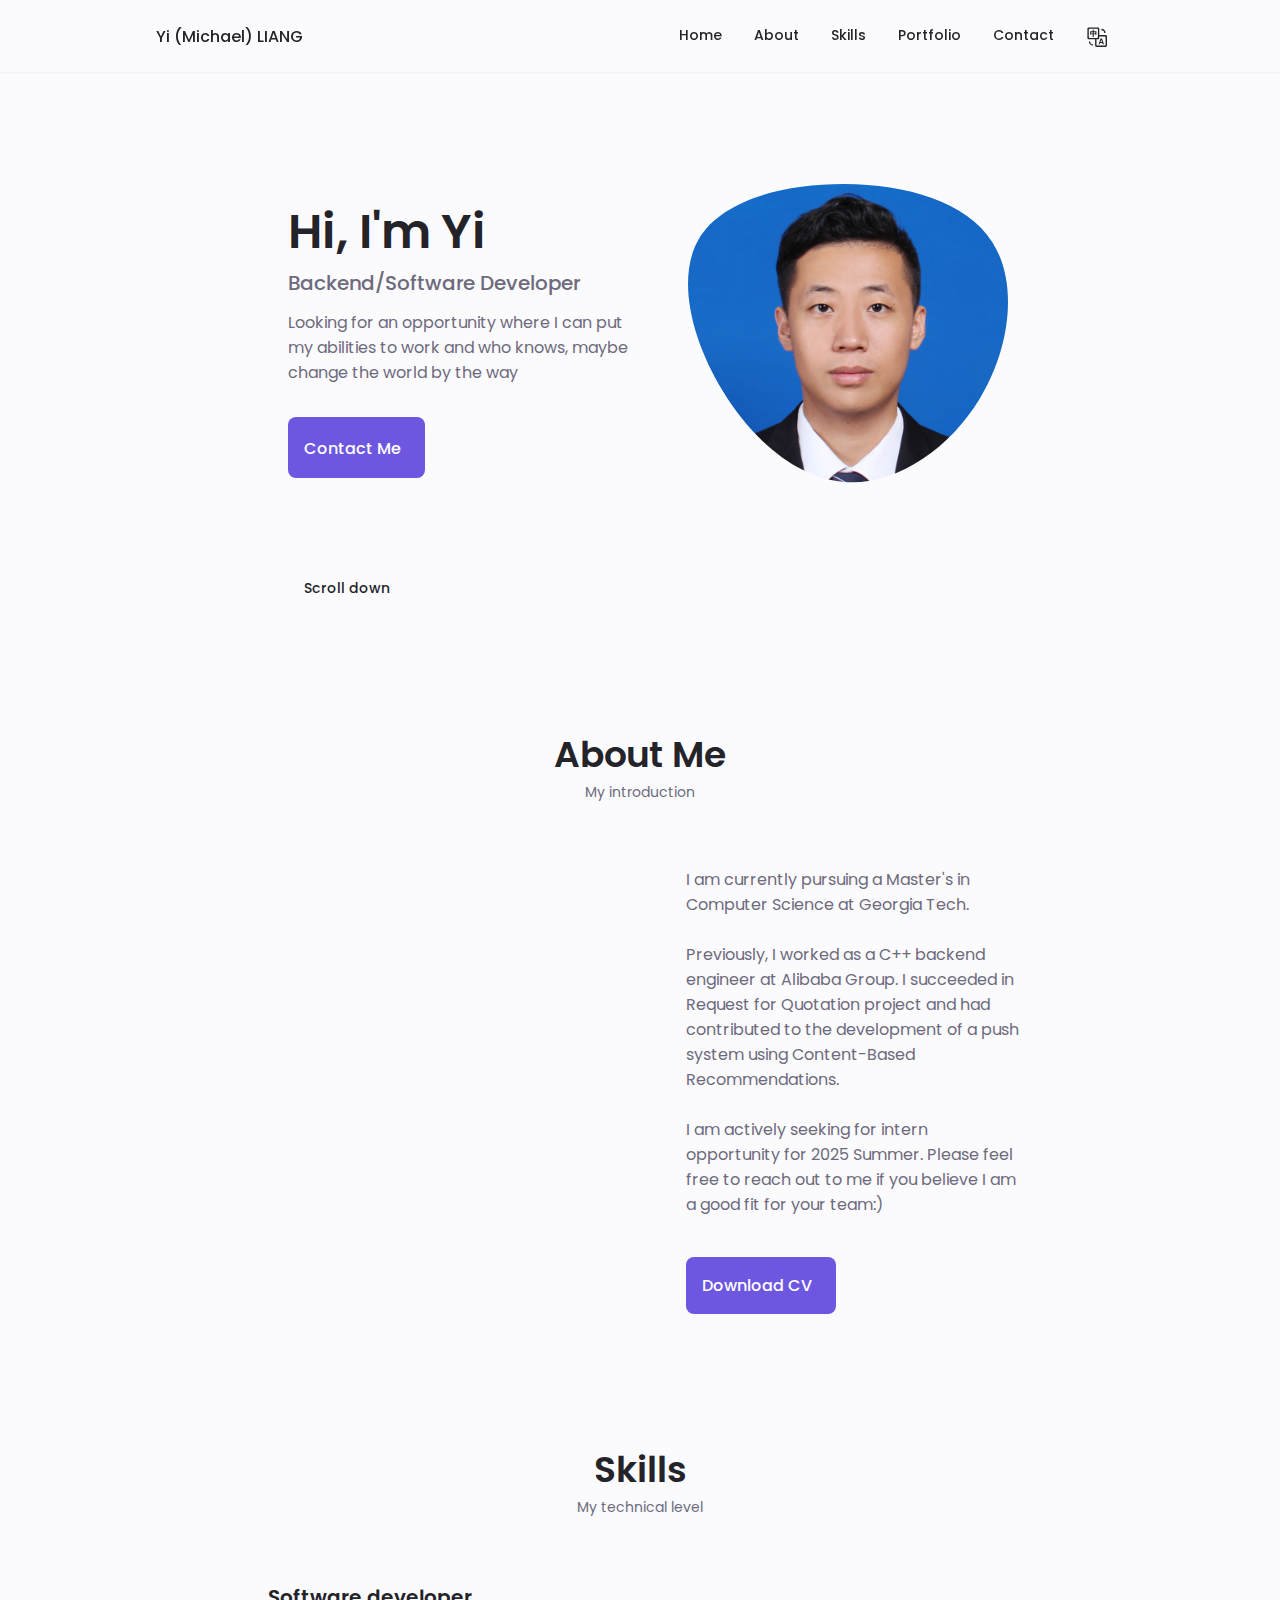
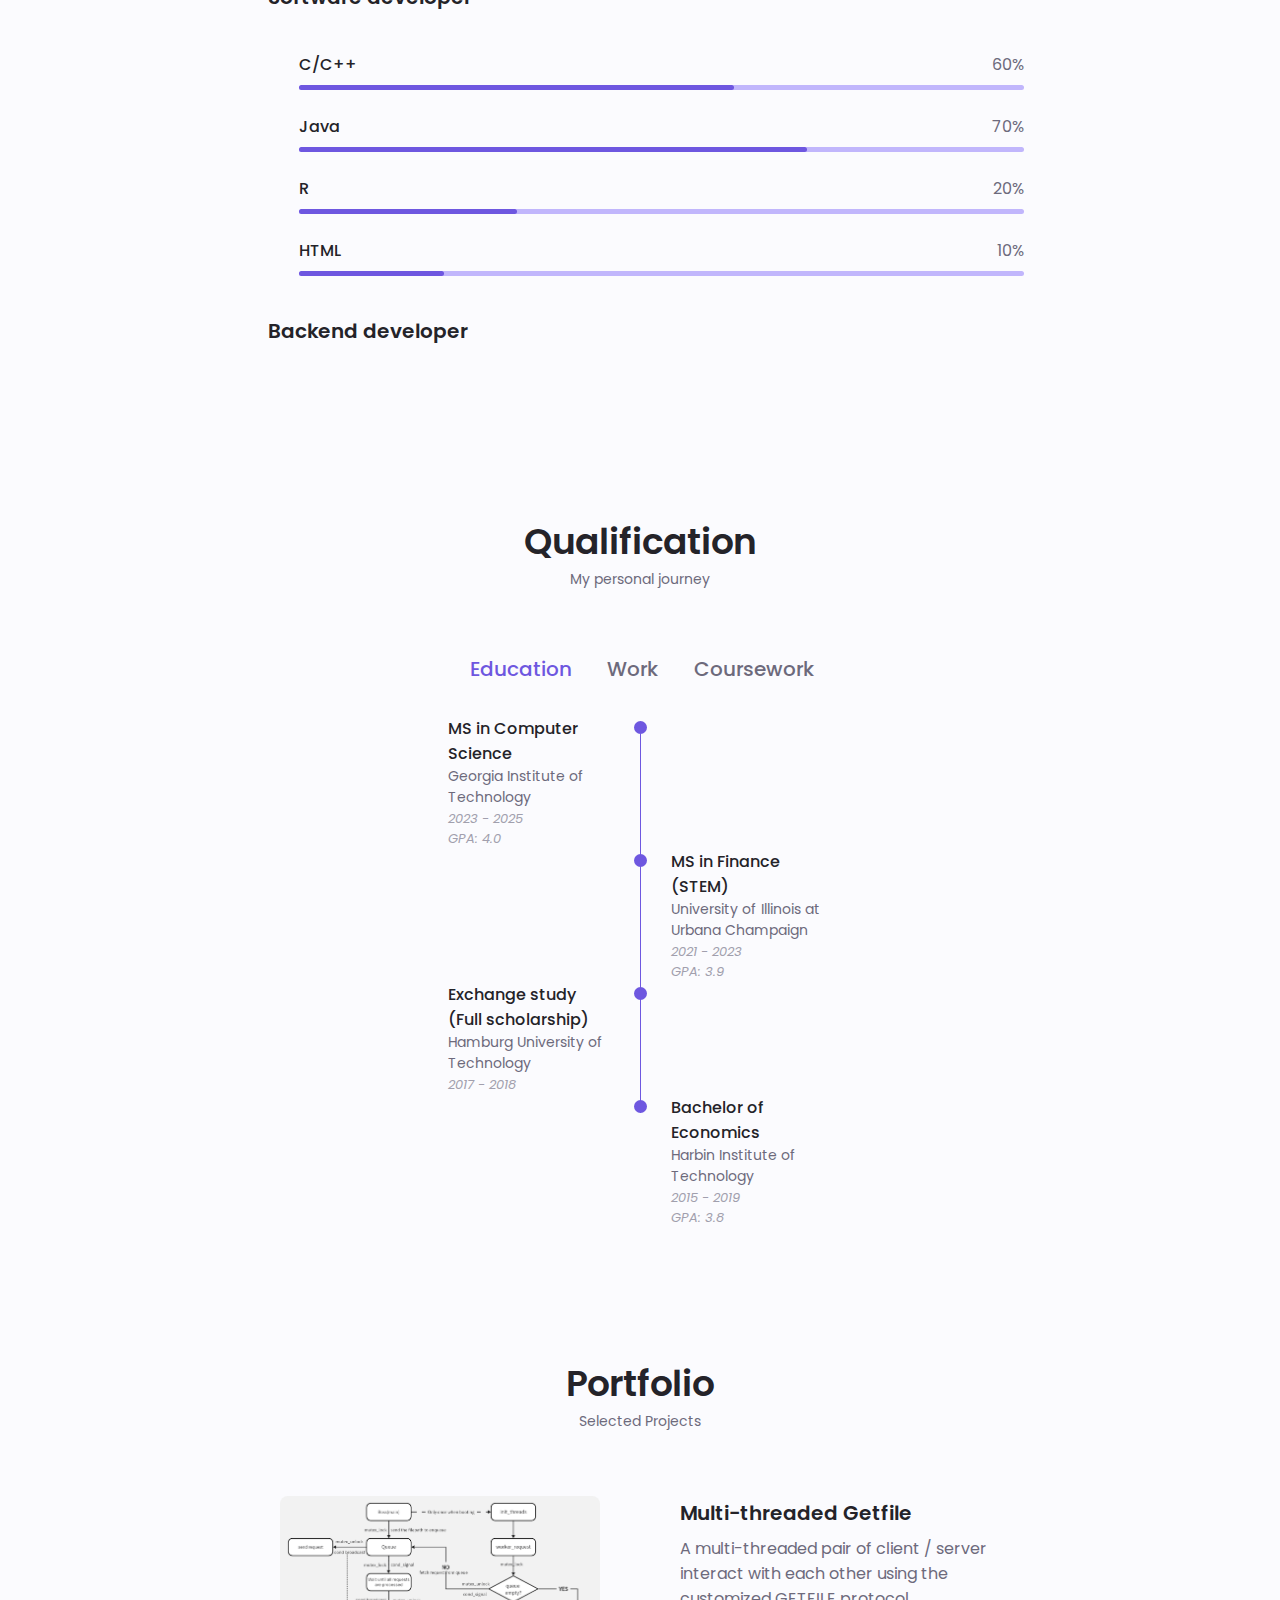
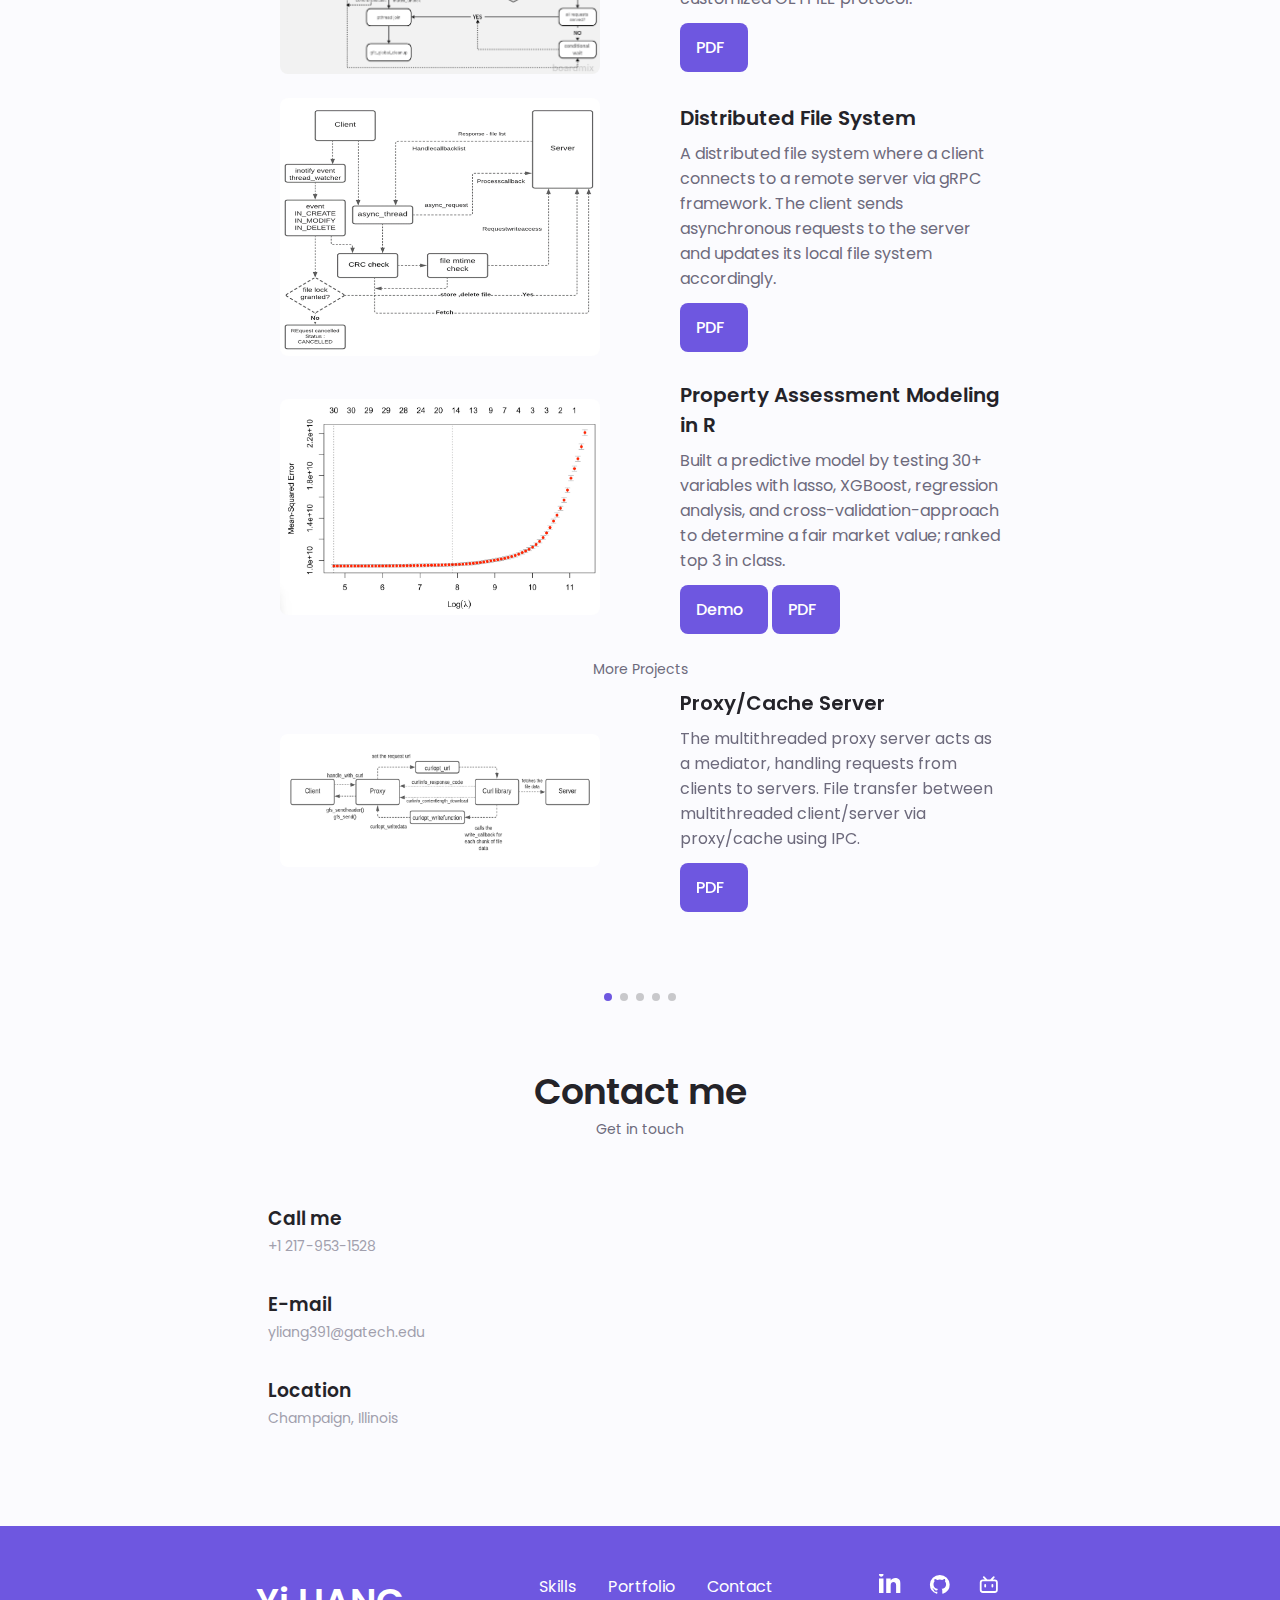
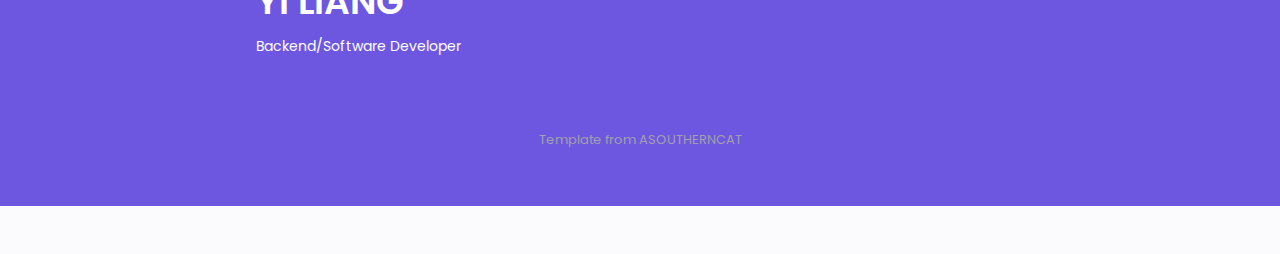
==== commit e0087758: "Morty" ====
--- a/index.html
+++ b/index.html
@@ -165,7 +165,7 @@
         <span class="section__subtitle" i18n="about__subtitle">My
           introduction</span>
         <div class="about__container container grid">
-          <img src="assets/img/about.png" alt class="about__img" />
+          <img src="assets/img/Morty.png" alt class="about__img" />
 
           <div class="about__data">
             <p class="about__description" i18n="about__description">
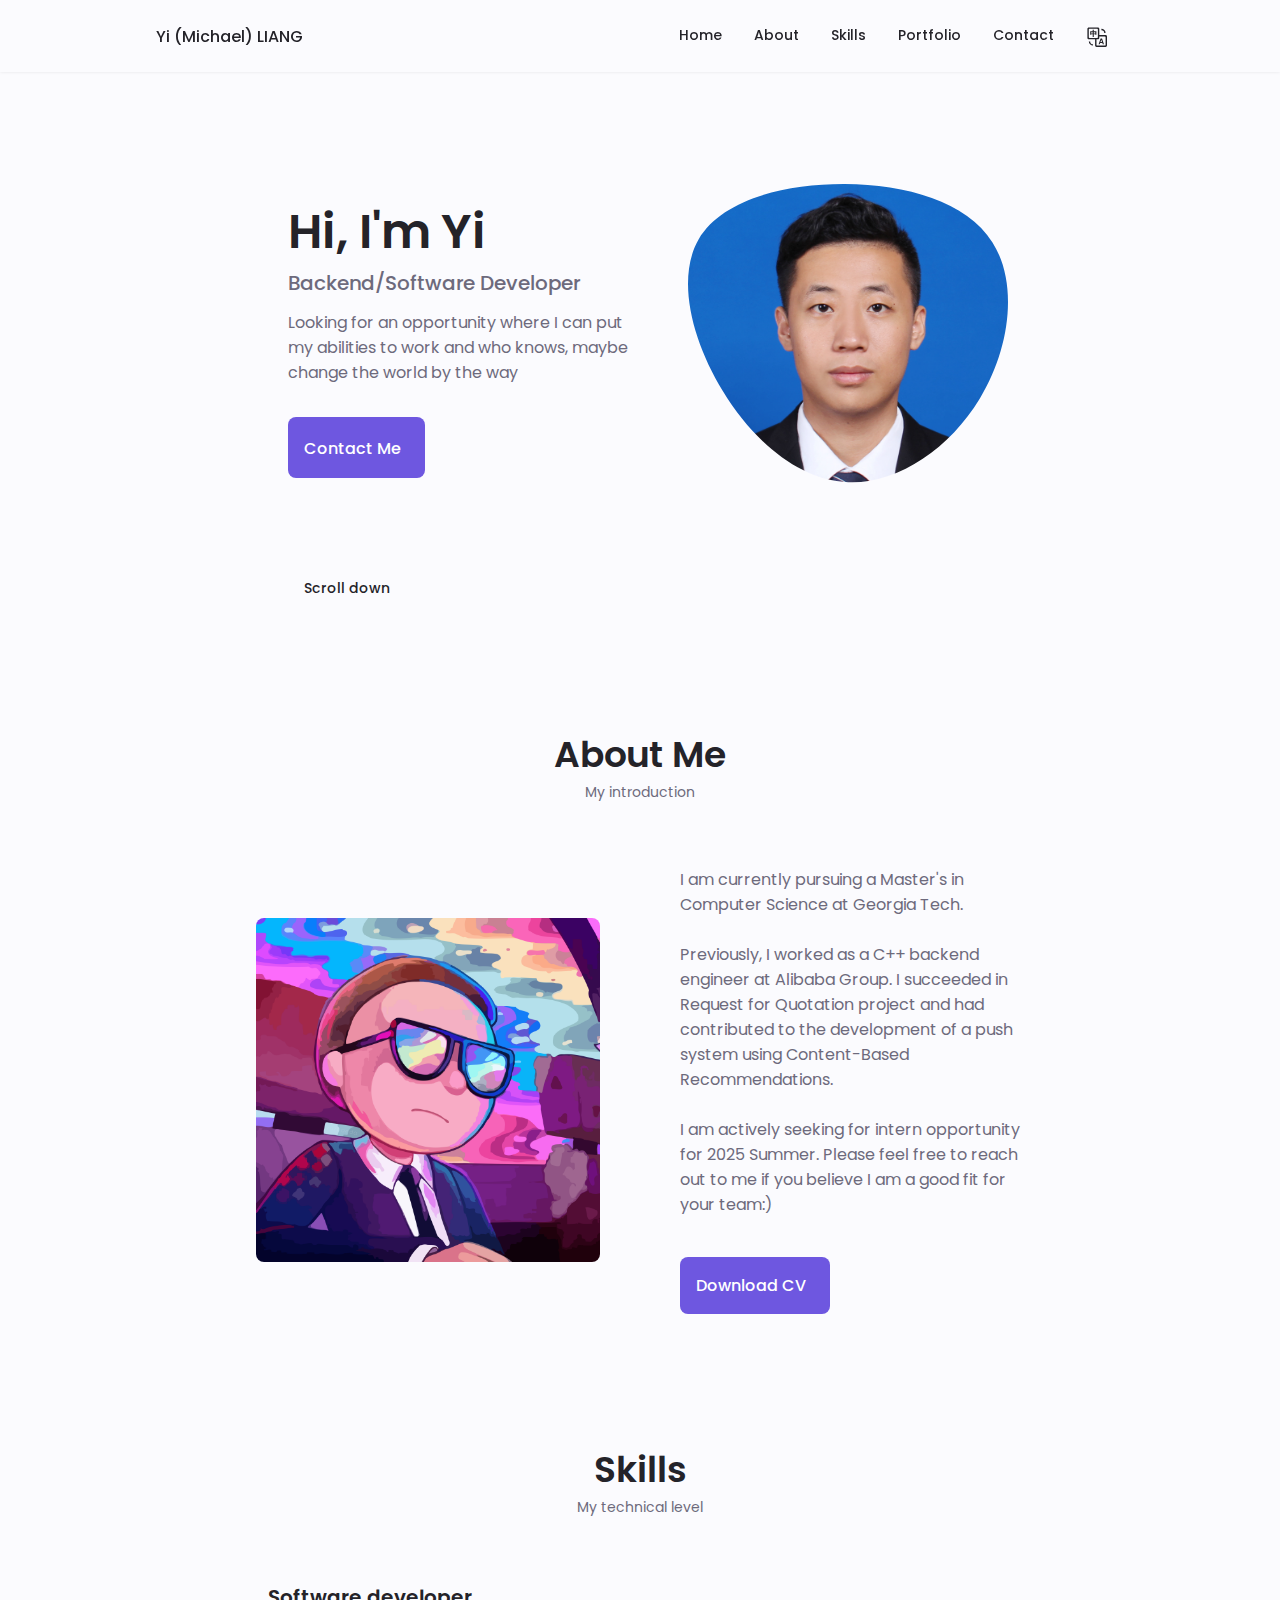
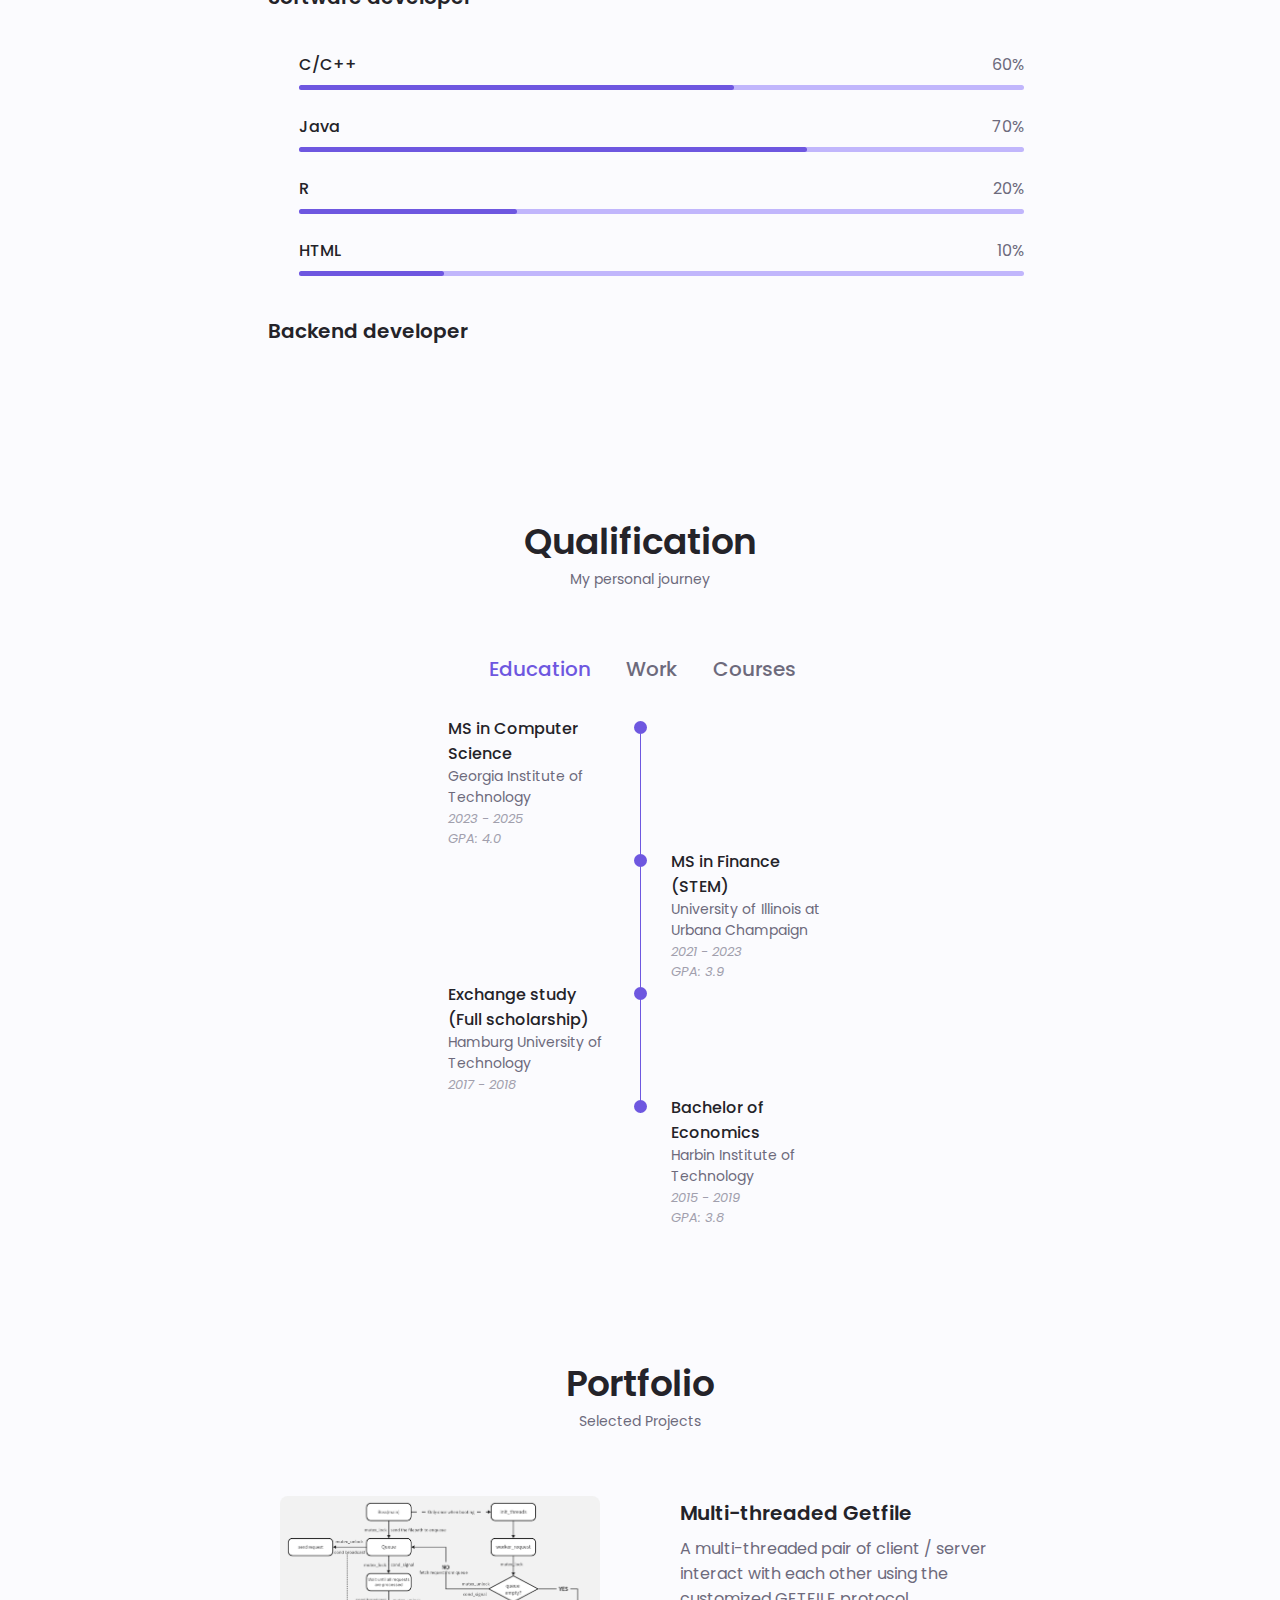
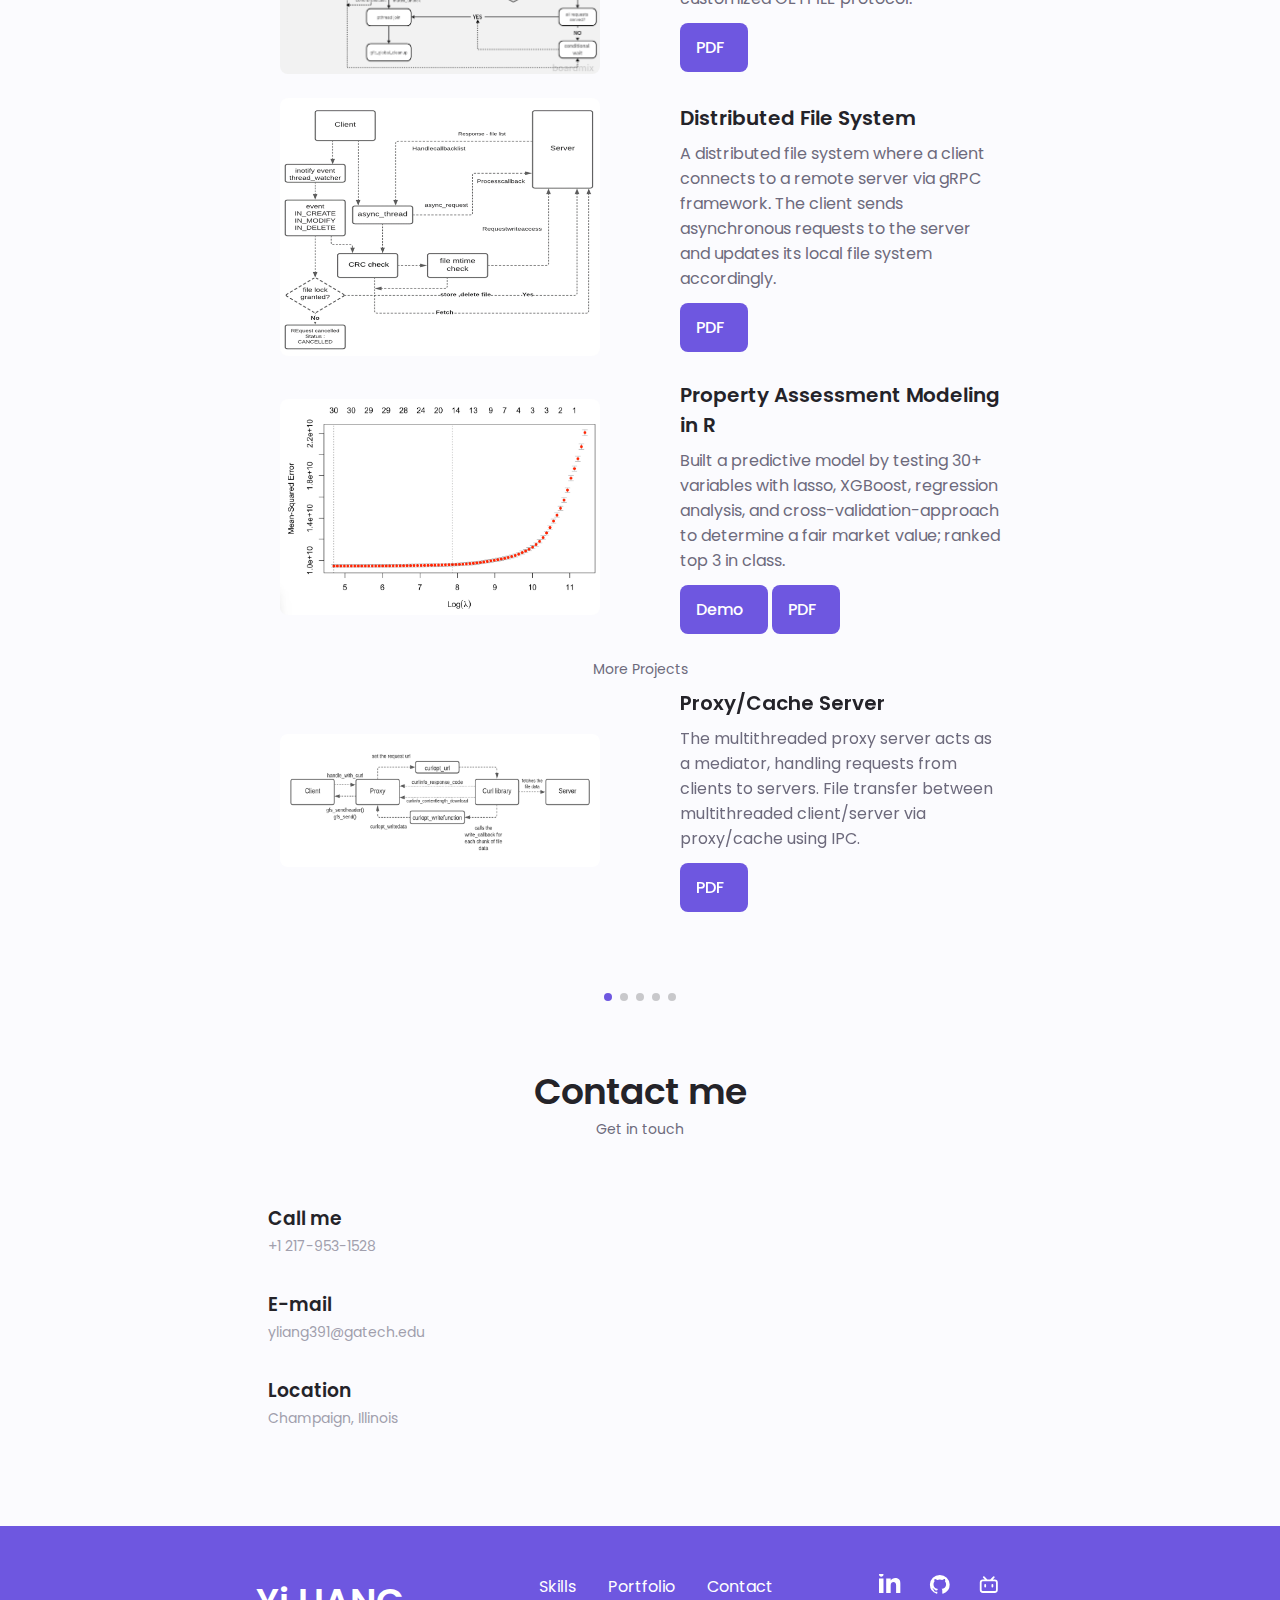
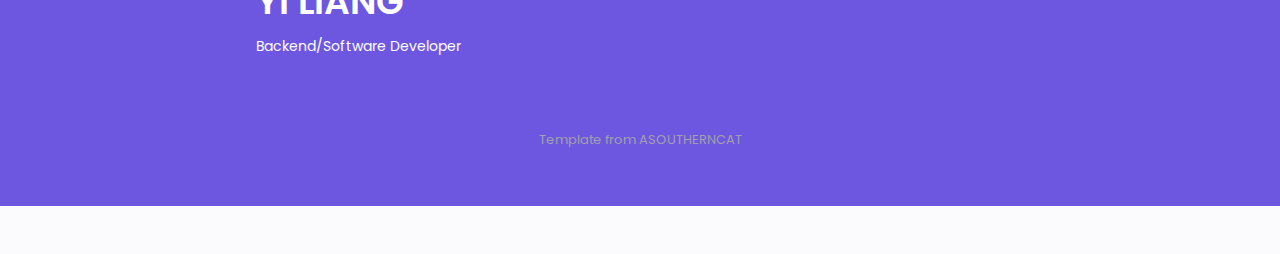
==== commit de8bb180: ""coursework": "Courses"" ====
--- a/index.html
+++ b/index.html
@@ -343,7 +343,7 @@
             <div class="qualification__button button--flex"
               data-target="#coursework">
               <i class="uil uil-book-open qualification__icon"></i>
-              <span i18n="coursework">Coursework</span>
+              <span i18n="coursework">Courses</span>
             </div>
 
           </div>
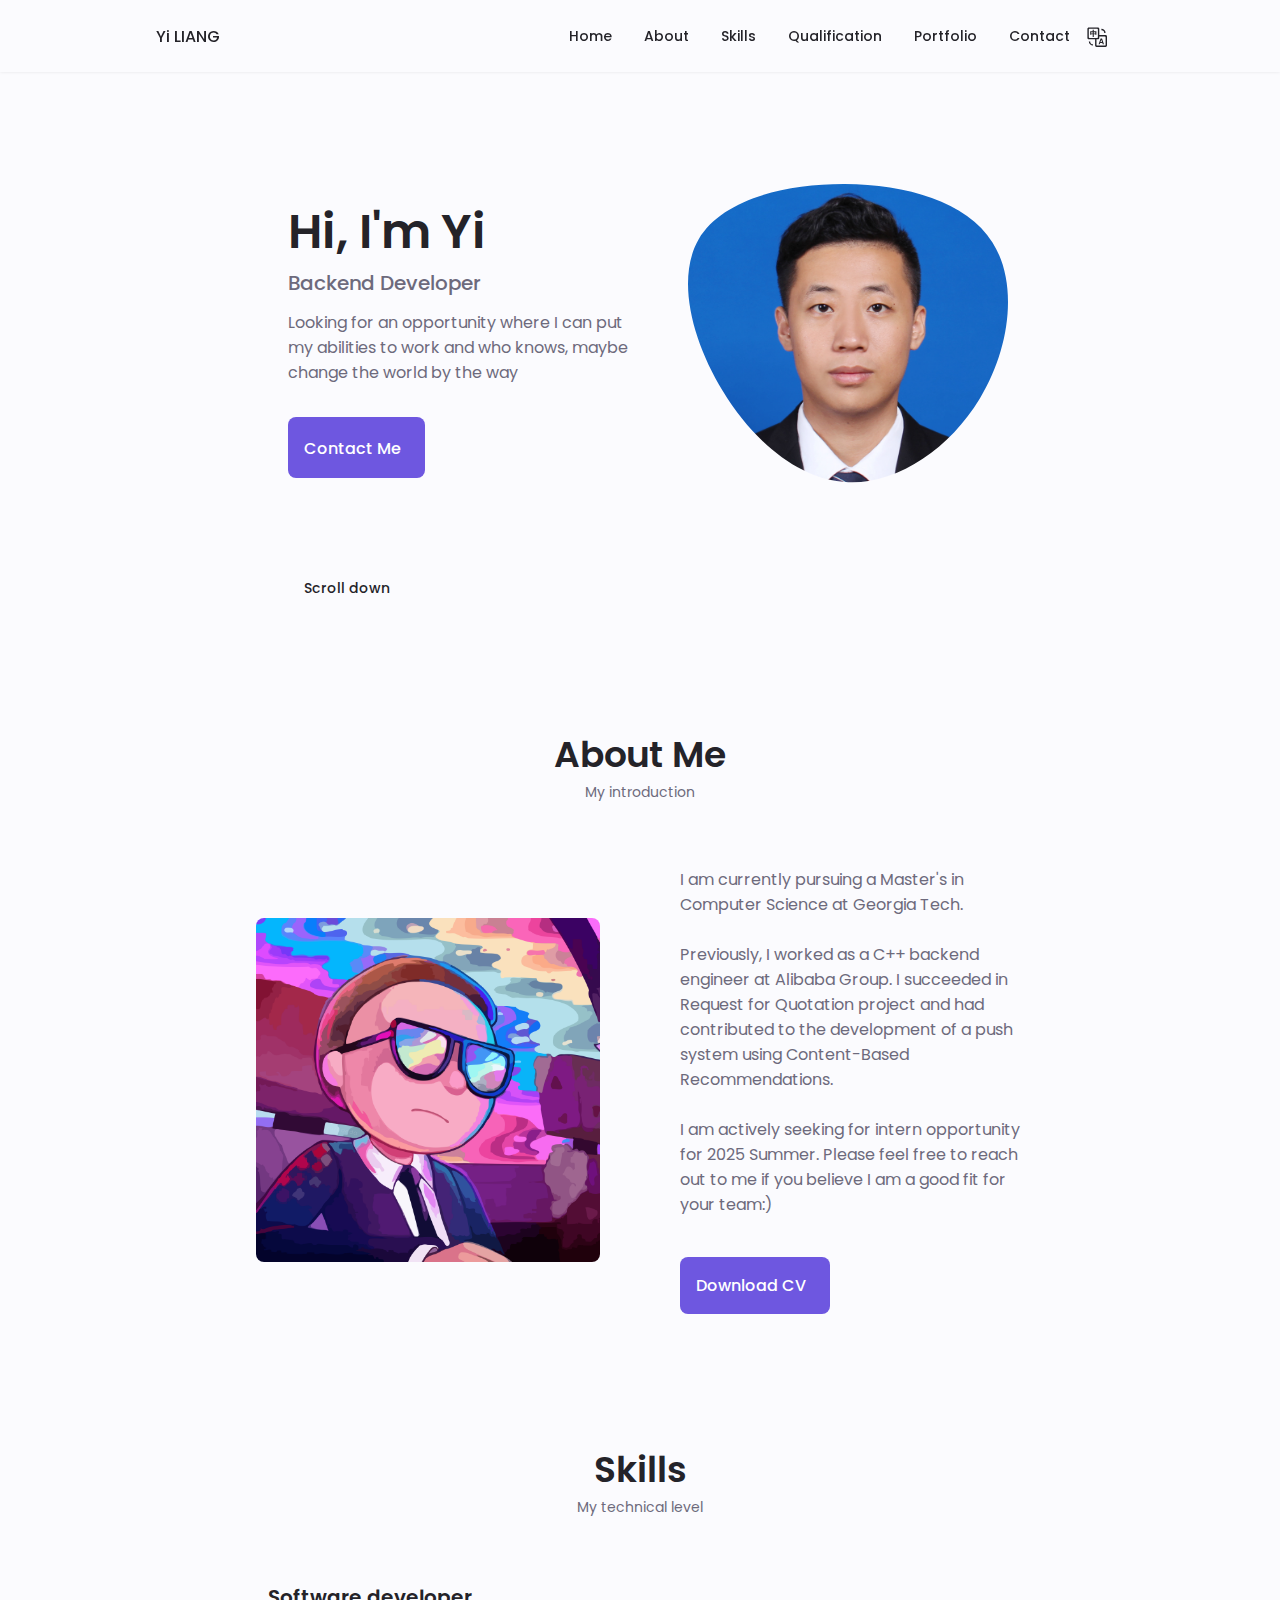
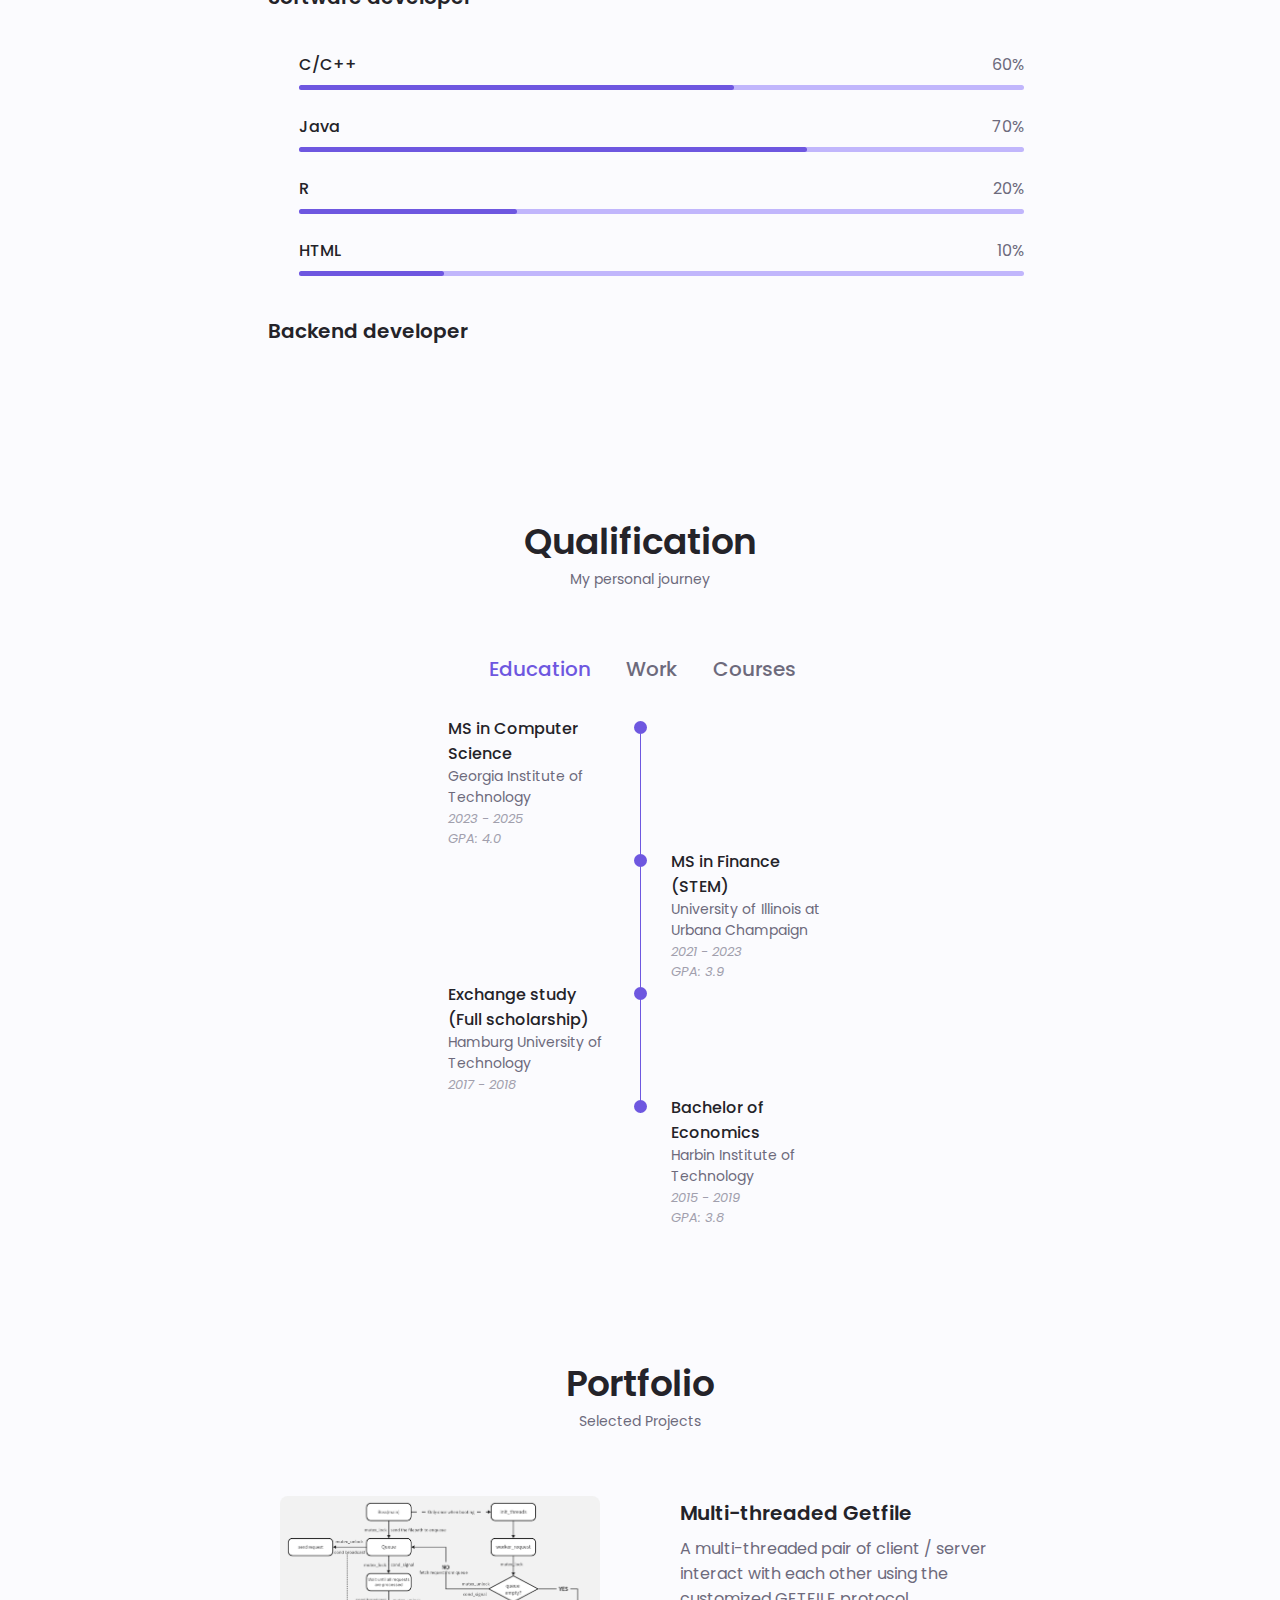
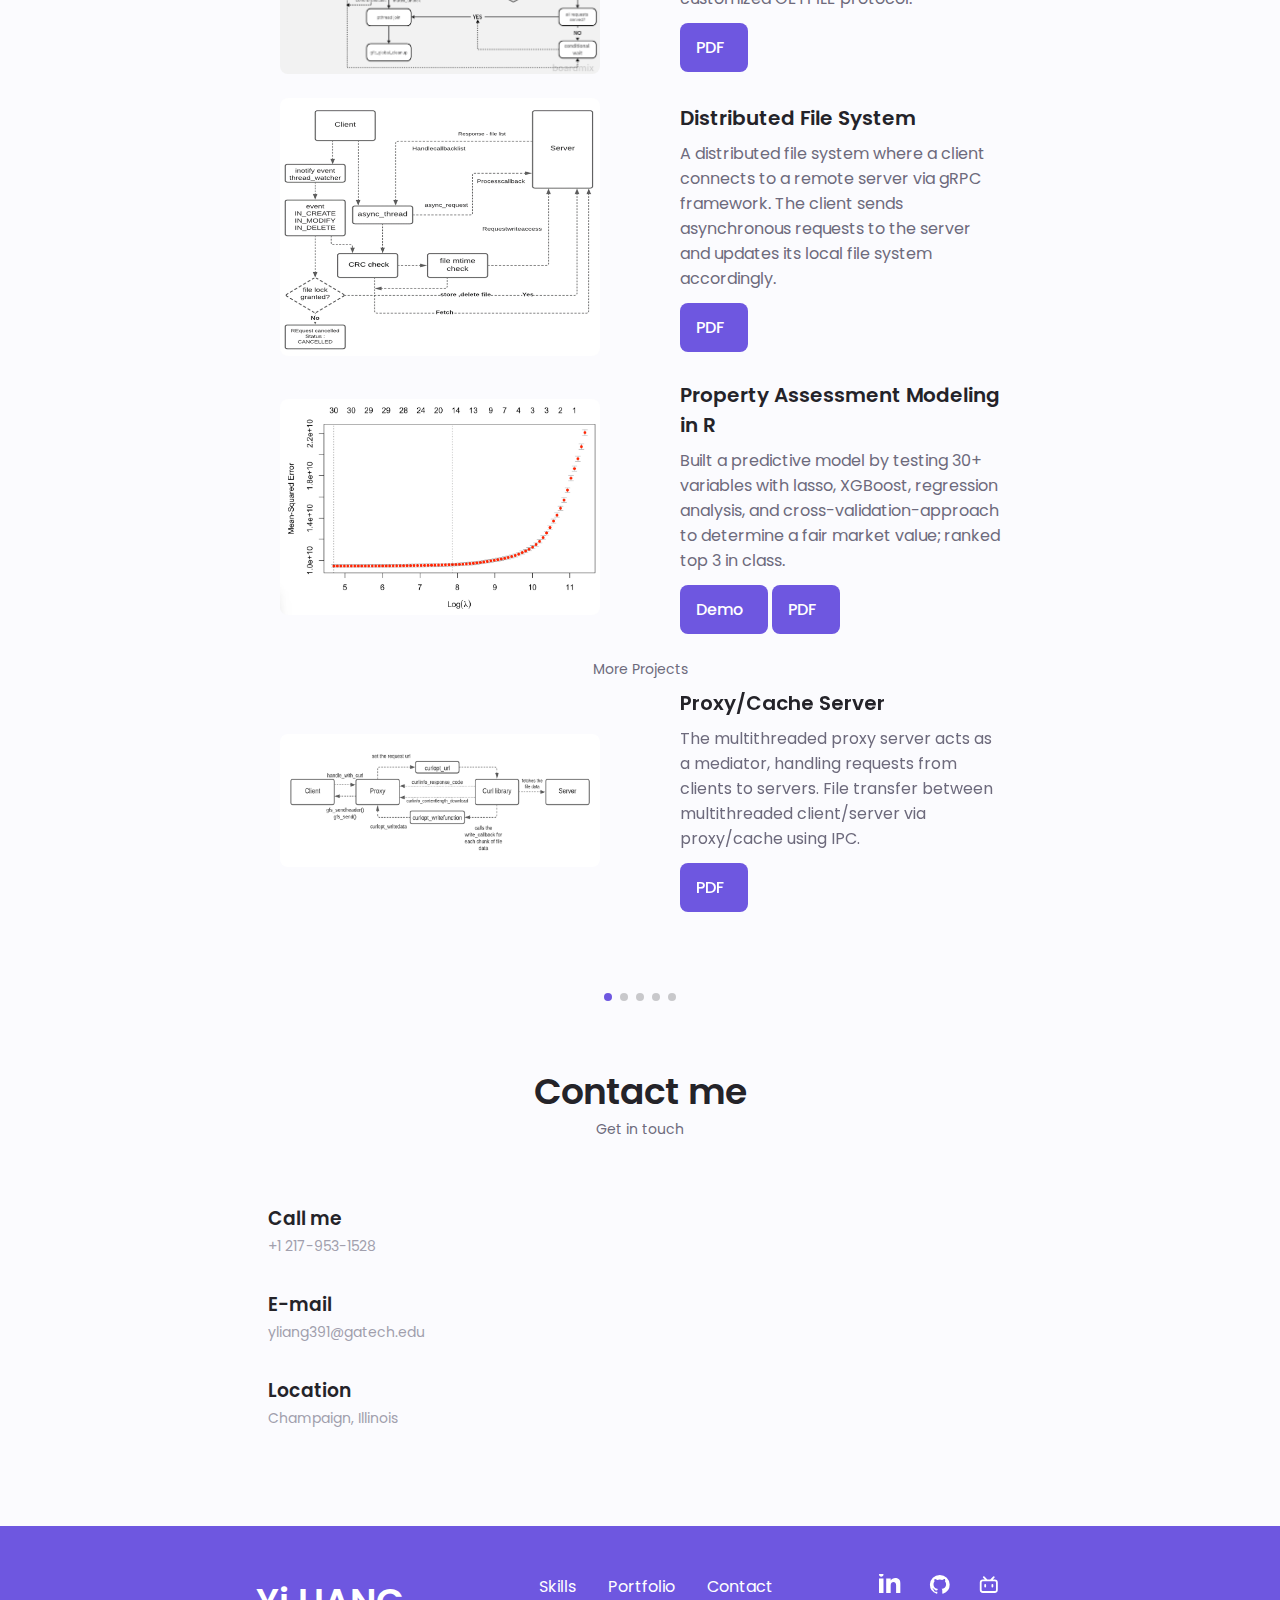
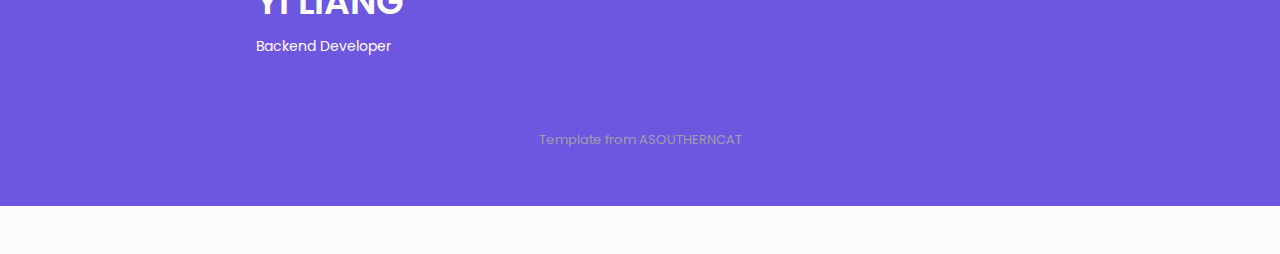
==== commit 23de9d93: "modified:   nav__btns" ====
--- a/index.html
+++ b/index.html
@@ -26,7 +26,7 @@
     <!--==================== HEADER ====================-->
     <header class="header scroll-header" id="header">
       <nav class="nav container">
-        <a href="#" class="nav__logo">Yi (Michael) LIANG</a>
+        <a href="#" class="nav__logo"i18n="name">name</a>
 
         <div class="nav__menu" id="nav-menu">
           <ul class="nav__list grid">
@@ -49,6 +49,12 @@
               </a>
             </li>
             <li class="nav__item">
+              <a href="#qualification" class="nav__link">
+                <i class="uil uil-graduation-cap nav__icon"></i>
+                <p i18n="qualification">Qualification</p>
+              </a>
+            </li>
+            <li class="nav__item">
               <a href="#portfolio" class="nav__link">
                 <i class="uil uil-scenery nav__icon"></i>
                 <p i18n="portfolio">Portfolio</p>
@@ -60,16 +66,18 @@
                 <p i18n="contact">Contact me</p>
               </a>
             </li>
-            <li class="nav__item">
-              <div class="nav__link" id="translate" value="en">
-                <svg class="icon nav__icon-svg" aria-hidden="true">
-                  <use xlink:href="#icon-fanyi"></use>
-                </svg>
-                <a class="=nav__link" id="nav__translate">Translate</a>
-              </div>
-            </li>
+
           </ul>
           <i class="uil uil-times nav__close" id="nav-close"></i>
+        </div>
+
+        <div class="nav__btns">
+          <div class="nav__link" id="translate" value="en">
+            <svg class="icon nav__icon-svg" aria-hidden="true">
+              <use xlink:href="#icon-fanyi"></use>
+            </svg>
+            <a class="=nav__link" id="nav__translate"></a>
+          </div>
         </div>
 
         <div class="nav__btns">
@@ -320,7 +328,7 @@
       </section>
 
       <!--==================== QUALIFICATION ====================-->
-      <section class="qualification section">
+      <section class="qualification section" id="qualification">
         <h2 class="section__title" i18n="qualification__title">
           Qualification
         </h2>
@@ -347,6 +355,7 @@
             </div>
 
           </div>
+
           <div class="qualification__sections">
             <!--==================== QUALIFICATION ====================-->
             <div class="qualification__content qualification__active"
@@ -774,9 +783,9 @@
       <div class="footer__bg">
         <div class="footer__container container grid">
           <div>
-            <h1 class="footer__title">Yi LIANG</h1>
-            <span class="footer__subtitle" i18n="home__subtitle">Frontend
-              developer</span>
+            <h1 class="footer__title" i18n="name">name</h1>
+            <span class="footer__subtitle"
+              i18n="home__subtitle">home__subtitle</span>
           </div>
 
           <ul class="footer__links">
